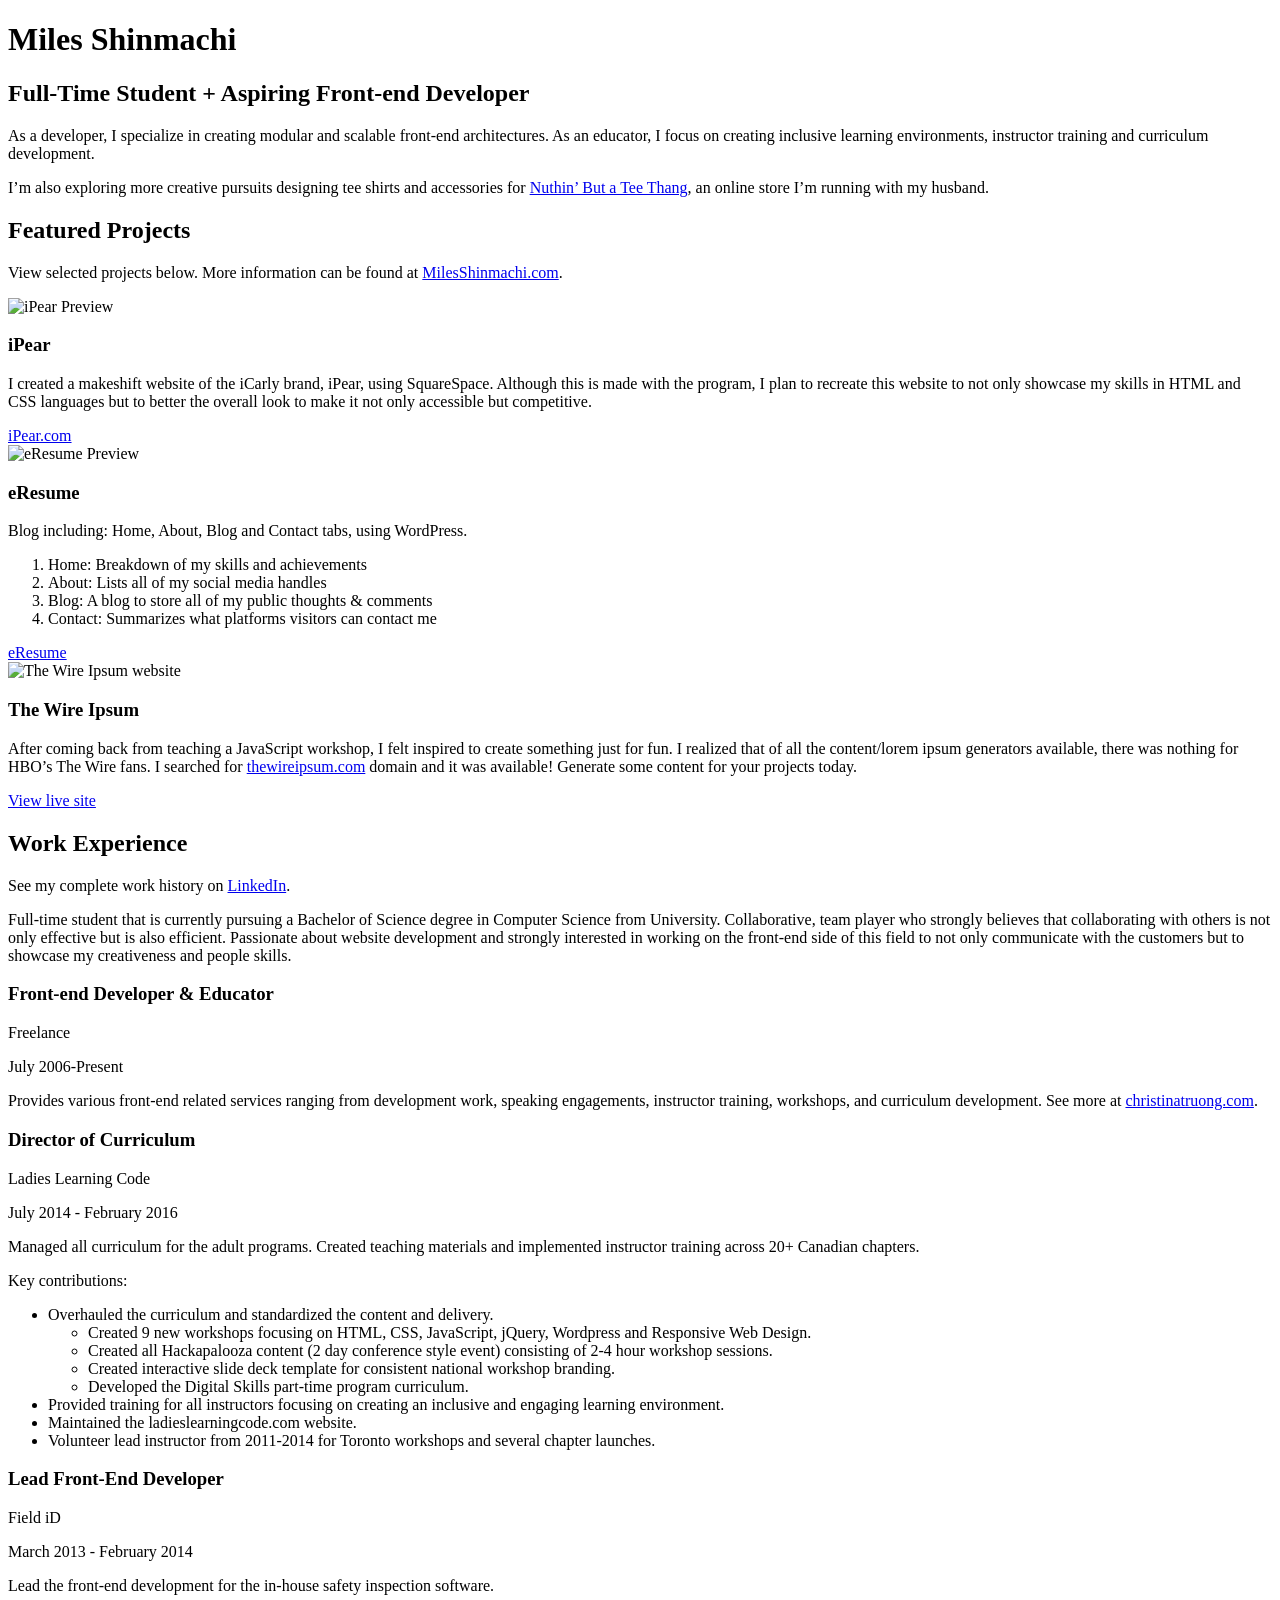
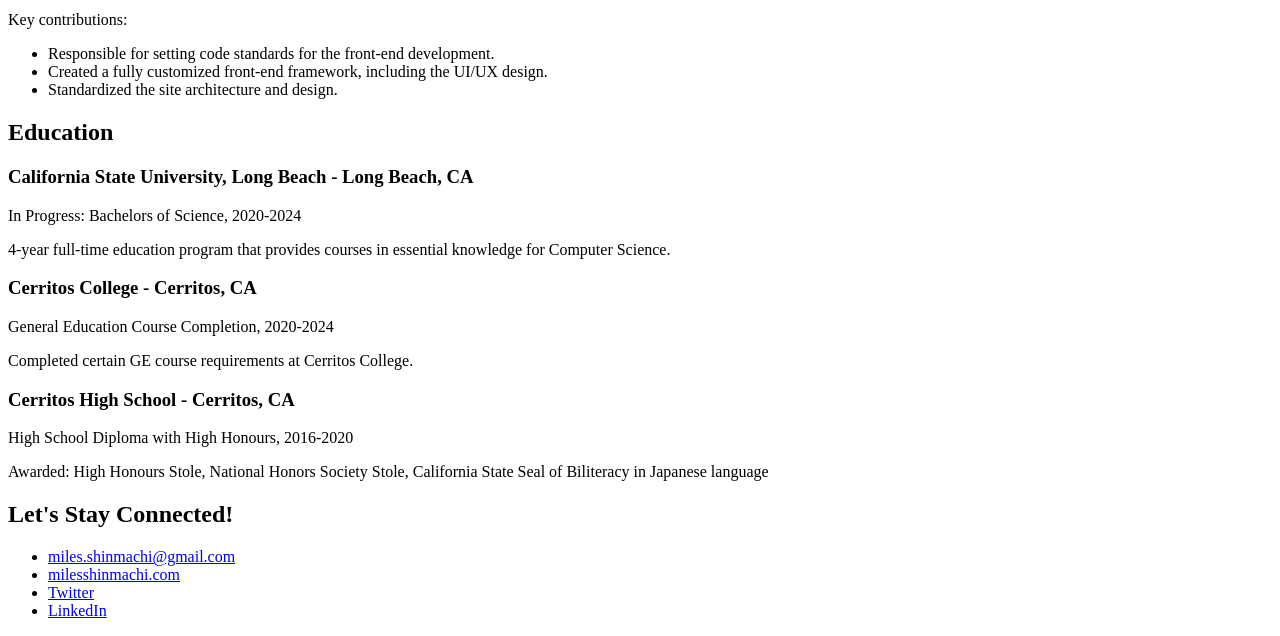
==== index.html @ c7859edf "Add files via upload" ====
<!DOCTYPE html>
<html lang="en">
  <head>
    <meta charset="UTF-8">
    <meta name="viewport" content="width=device-width, initial-scale=1.0">
    <title>Miles Shinmachi, Full-Time Student + Aspiring Front-end Developer</title>
    <link href="https://fonts.googleapis.com/css?family=Caveat|Montserrat:400,600&display=swap" rel="stylesheet">
    <link rel="stylesheet" href="css/styles.css">
  </head>
  <body>
    <main>
      <!-- ***************  ABOUT / PROFILE  **************** -->
      <header>
        <div class="content-wrap">
          <h1>Miles Shinmachi</h1>
          <h2>Full-Time Student + Aspiring Front-end Developer</h2>

          <p>As a developer, I specialize in creating modular and scalable front-end architectures. As an educator, I focus on creating inclusive learning environments, instructor training and curriculum development.</p>
          <p>I’m also exploring more creative pursuits designing tee shirts and accessories for <a href="http://teethang.com" target="_blank">Nuthin’ But a Tee Thang</a>, an online store I’m running with my husband.</p>
        </div>
      </header>

      <!-- ************ PROJECTS / PORTFOLIO  ************** -->
      <section class="projects">
        <div class="content-wrap divider">
          <h2>Featured Projects</h2>
          <p>View selected projects below. More information can be found at <a href="http://milesshinmachicom.wordpress.com">MilesShinmachi.com</a>.</p>

          <!-- Project 1 -->
          <section class="project-item">
            <img src="images/project-butabuta.jpg" alt="iPear Preview">
            <h3>iPear</h3>
            <p>I created a makeshift website of the iCarly brand, iPear, using SquareSpace. Although this is made with the program, I plan to recreate this website to not only showcase my skills in HTML and CSS languages but to better the overall look to make it not only accessible but competitive.</p>
            <a class="btn" href="https://www.buta-buta.com/" target="_blank">iPear.com</a>
          </section>

          <!-- Project 2 -->
          <section class="project-item">
            <img src="images/project-eresume.jpg" alt="eResume Preview">
            <h3>eResume</h3>
            <p>Blog including: Home, About, Blog and Contact tabs, using WordPress.</p>
              <ol>
                <li>Home: Breakdown of my skills and achievements</li>
                <li>About: Lists all of my social media handles</li>
                <li>Blog: A blog to store all of my public thoughts & comments</li>
                <li>Contact: Summarizes what platforms visitors can contact me</li>
              </ol>
            <a class="btn" href="http://milesshinmachicom.wordpress.com" target="_blank">eResume</a>
          </section>

          <!-- Project 3 -->
          <section class="project-item">
            <img src="images/project-wire-ipsum.jpg" alt="The Wire Ipsum website">
            <h3>The Wire Ipsum</h3>
            <p>After coming back from teaching a JavaScript workshop, I felt inspired to create something just for fun. I realized that of all the content/lorem ipsum generators available, there was nothing for HBO’s The Wire fans. I searched for <a href="http://thewireipsum.com" target="_blank">thewireipsum.com</a> domain and it was available! Generate some content for your projects today.</p>
            <a class="btn" href="http://thewireipsum.com" target="_blank">View live site</a>
          </section>
        </div>
      </section>

      <!-- ****************  WORK EXPERIENCE  ******************** -->
      <section class="work-experience">
        <div class="content-wrap item-details divider">
          <h2>Work Experience</h2>
          <p>See my complete work history on <a href="https://www.linkedin.com/in/miles-shinmachi/">LinkedIn</a>.</p>

          <p>Full-time student that is currently pursuing a Bachelor of Science degree in Computer Science from University. Collaborative, team player who strongly believes that collaborating with others is not only effective but is also efficient. Passionate about website development and strongly interested in working on the front-end side of this field to not only communicate with the customers but to showcase my creativeness and people skills.</p>

          <!-- Job 1 -->
          <section class="job-item">
            <div class="job-details">
              <h3>Front-end Developer & Educator</h3>
              <p>Freelance</p>
              <p>July 2006-Present</p>
            </div>
            <div class="job-summary">
              <p>Provides various front-end related services ranging from development work, speaking engagements, instructor training, workshops, and curriculum development. See more at  <a href="http://christinatruong.com">christinatruong.com</a>.</p>
            </div>
          </section>

          <!-- Job 2 -->
          <section class="job-item">
            <div class="job-details">
              <h3>Director of Curriculum</h3>
              <p>Ladies Learning Code</p>
              <p>July 2014 - February 2016</p>
            </div>
            <div class="job-summary">
              <p>Managed all curriculum for the adult programs. Created teaching materials and implemented instructor training across 20+ Canadian chapters.</p>
              <p>Key contributions:</p>
              <ul>
                <li>Overhauled the curriculum and standardized the content and delivery.
                  <ul>
                    <li>Created 9 new workshops focusing on HTML, CSS, JavaScript, jQuery, Wordpress and Responsive Web Design.</li>
                    <li>Created all Hackapalooza content (2 day conference style event) consisting of 2-4 hour workshop sessions.</li>
                    <li>Created interactive slide deck template for consistent national workshop branding.</li>
                    <li>Developed the Digital Skills part-time program curriculum.</li>
                  </ul>
                </li>
                <li>Provided training for all instructors focusing on creating an inclusive and engaging learning environment.</li>
                <li>Maintained the ladieslearningcode.com website.</li>
                <li>Volunteer lead instructor from 2011-2014 for Toronto workshops and several chapter launches.</li>
              </ul>
            </div>
          </section>

          <!-- Job 3 -->
          <section class="job-item">
            <div class="job-details">
              <h3>Lead Front-End Developer</h3>
              <p>Field iD</p>
              <p>March 2013 - February 2014</p>
            </div>
            <div class="job-summary">
              <p>Lead the front-end development for the in-house safety inspection software.</p>
              <p>Key contributions:</p>
              <ul>
                <li>Responsible for setting code standards for the front-end development.</li>
                <li>Created a fully customized front-end framework, including the UI/UX design.</li>
                <li>Standardized the site architecture and design.</li>
              </ul>
            </div>
          </section>
        </div>
      </section>

      <!-- *************  EDUCATION & CERTIFICATIONS *********** -->
      <section class="education">
        <div class="content-wrap item-details">
          <h2>Education</h2>

          <section>
            <h3>California State University, Long Beach - Long Beach, CA</h3>
            <p>In Progress: Bachelors of Science, 2020-2024</p>
            <p>4-year full-time education program that provides courses in essential knowledge for Computer Science.</p>
          </section>

          <section>
            <h3>Cerritos College - Cerritos, CA</h3>
            <p>General Education Course Completion, 2020-2024</p>
            <p>Completed certain GE course requirements at Cerritos College.</p>
          </section>

          <section>
            <h3>Cerritos High School - Cerritos, CA</h3>
            <p>High School Diploma with High Honours, 2016-2020</p>
            <p>Awarded: High Honours Stole, National Honors Society Stole, California State Seal of Biliteracy in Japanese language</p>
          </section>
        </div>
      </section>

      <!-- ************  CONTACT INFO / SOCIAL MEDIA  ************ -->
      <footer>
        <div class="content-wrap">
          <h2>Let's Stay Connected!</h2>

          <!-- Social media and contact links. Add or remove any networks. -->
          <ul class="contact-list">
            <li><a href="mailto:miles.shinmachi@gmail.com">miles.shinmachi@gmail.com</a></li>
            <li><a href="http://milesshinmachicom.wordpress.com" target="_blank">milesshinmachi.com</a></li>
            <li><a href="http://twitter.com/miles_akio" target="_blank">Twitter</a></li>
            <li><a href="https://www.linkedin.com/in/miles-shinmachi/" target="_blank">LinkedIn</a></li>
          </ul>
        </div>
      </footer>
    </main>
  </body>
</html>
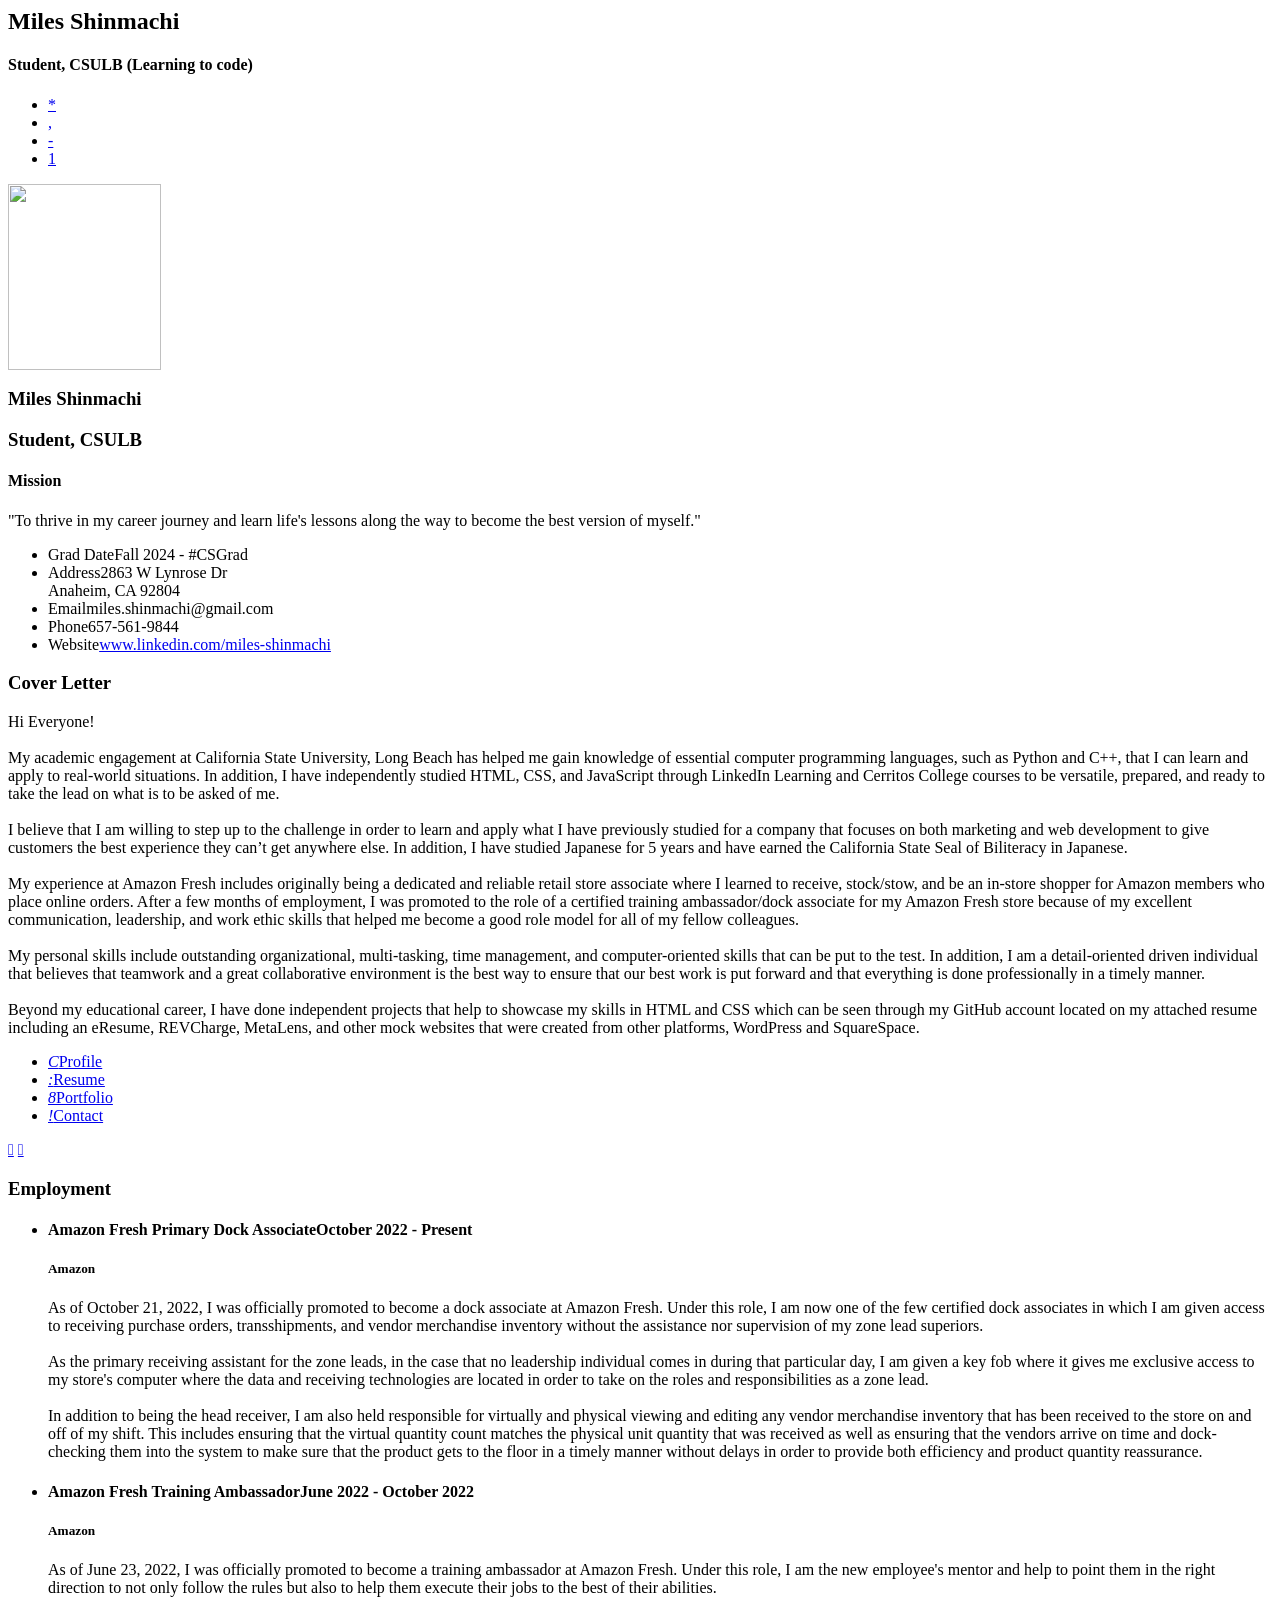
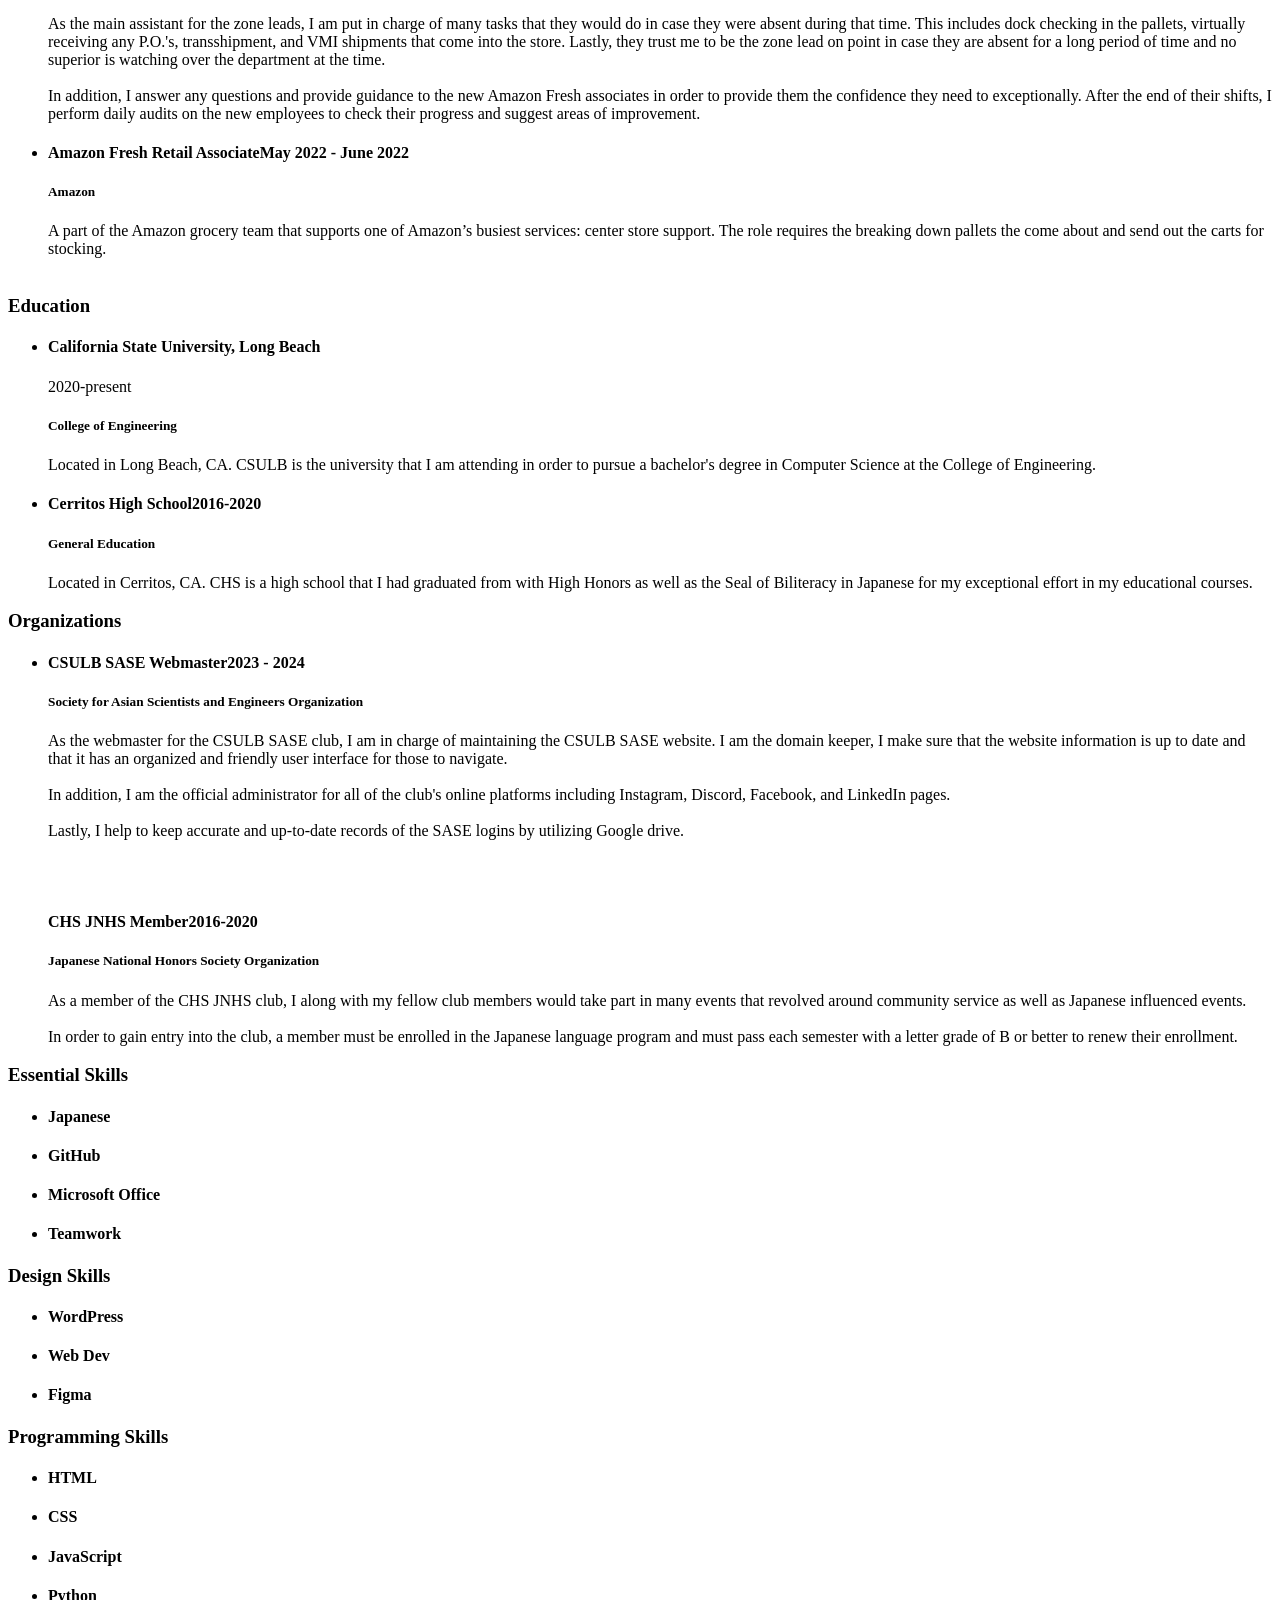
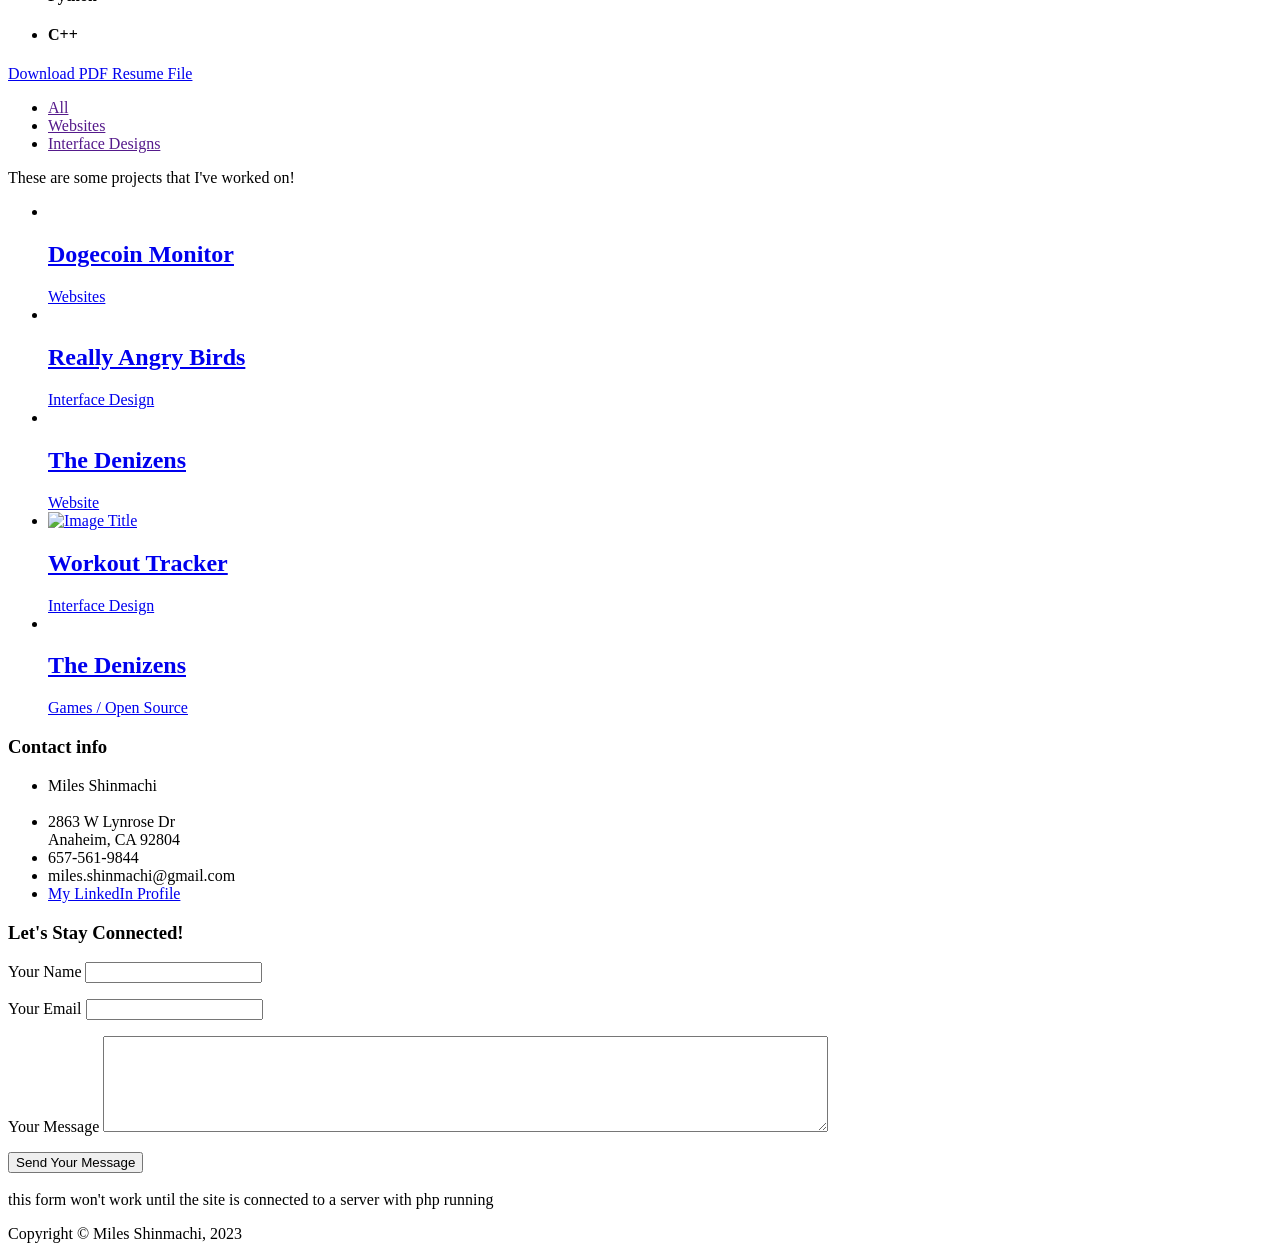
==== commit 4e5bc03b: "Add files via upload" ====
--- a/index.html
+++ b/index.html
@@ -1,168 +1,414 @@
-<!DOCTYPE html>
-<html lang="en">
-  <head>
-    <meta charset="UTF-8">
-    <meta name="viewport" content="width=device-width, initial-scale=1.0">
-    <title>Miles Shinmachi, Full-Time Student + Aspiring Front-end Developer</title>
-    <link href="https://fonts.googleapis.com/css?family=Caveat|Montserrat:400,600&display=swap" rel="stylesheet">
-    <link rel="stylesheet" href="css/styles.css">
-  </head>
-  <body>
-    <main>
-      <!-- ***************  ABOUT / PROFILE  **************** -->
-      <header>
-        <div class="content-wrap">
-          <h1>Miles Shinmachi</h1>
-          <h2>Full-Time Student + Aspiring Front-end Developer</h2>
-
-          <p>As a developer, I specialize in creating modular and scalable front-end architectures. As an educator, I focus on creating inclusive learning environments, instructor training and curriculum development.</p>
-          <p>I’m also exploring more creative pursuits designing tee shirts and accessories for <a href="http://teethang.com" target="_blank">Nuthin’ But a Tee Thang</a>, an online store I’m running with my husband.</p>
-        </div>
-      </header>
-
-      <!-- ************ PROJECTS / PORTFOLIO  ************** -->
-      <section class="projects">
-        <div class="content-wrap divider">
-          <h2>Featured Projects</h2>
-          <p>View selected projects below. More information can be found at <a href="http://milesshinmachicom.wordpress.com">MilesShinmachi.com</a>.</p>
-
-          <!-- Project 1 -->
-          <section class="project-item">
-            <img src="images/project-butabuta.jpg" alt="iPear Preview">
-            <h3>iPear</h3>
-            <p>I created a makeshift website of the iCarly brand, iPear, using SquareSpace. Although this is made with the program, I plan to recreate this website to not only showcase my skills in HTML and CSS languages but to better the overall look to make it not only accessible but competitive.</p>
-            <a class="btn" href="https://www.buta-buta.com/" target="_blank">iPear.com</a>
-          </section>
-
-          <!-- Project 2 -->
-          <section class="project-item">
-            <img src="images/project-eresume.jpg" alt="eResume Preview">
-            <h3>eResume</h3>
-            <p>Blog including: Home, About, Blog and Contact tabs, using WordPress.</p>
-              <ol>
-                <li>Home: Breakdown of my skills and achievements</li>
-                <li>About: Lists all of my social media handles</li>
-                <li>Blog: A blog to store all of my public thoughts & comments</li>
-                <li>Contact: Summarizes what platforms visitors can contact me</li>
-              </ol>
-            <a class="btn" href="http://milesshinmachicom.wordpress.com" target="_blank">eResume</a>
-          </section>
-
-          <!-- Project 3 -->
-          <section class="project-item">
-            <img src="images/project-wire-ipsum.jpg" alt="The Wire Ipsum website">
-            <h3>The Wire Ipsum</h3>
-            <p>After coming back from teaching a JavaScript workshop, I felt inspired to create something just for fun. I realized that of all the content/lorem ipsum generators available, there was nothing for HBO’s The Wire fans. I searched for <a href="http://thewireipsum.com" target="_blank">thewireipsum.com</a> domain and it was available! Generate some content for your projects today.</p>
-            <a class="btn" href="http://thewireipsum.com" target="_blank">View live site</a>
-          </section>
-        </div>
-      </section>
-
-      <!-- ****************  WORK EXPERIENCE  ******************** -->
-      <section class="work-experience">
-        <div class="content-wrap item-details divider">
-          <h2>Work Experience</h2>
-          <p>See my complete work history on <a href="https://www.linkedin.com/in/miles-shinmachi/">LinkedIn</a>.</p>
-
-          <p>Full-time student that is currently pursuing a Bachelor of Science degree in Computer Science from University. Collaborative, team player who strongly believes that collaborating with others is not only effective but is also efficient. Passionate about website development and strongly interested in working on the front-end side of this field to not only communicate with the customers but to showcase my creativeness and people skills.</p>
-
-          <!-- Job 1 -->
-          <section class="job-item">
-            <div class="job-details">
-              <h3>Front-end Developer & Educator</h3>
-              <p>Freelance</p>
-              <p>July 2006-Present</p>
-            </div>
-            <div class="job-summary">
-              <p>Provides various front-end related services ranging from development work, speaking engagements, instructor training, workshops, and curriculum development. See more at  <a href="http://christinatruong.com">christinatruong.com</a>.</p>
-            </div>
-          </section>
-
-          <!-- Job 2 -->
-          <section class="job-item">
-            <div class="job-details">
-              <h3>Director of Curriculum</h3>
-              <p>Ladies Learning Code</p>
-              <p>July 2014 - February 2016</p>
-            </div>
-            <div class="job-summary">
-              <p>Managed all curriculum for the adult programs. Created teaching materials and implemented instructor training across 20+ Canadian chapters.</p>
-              <p>Key contributions:</p>
-              <ul>
-                <li>Overhauled the curriculum and standardized the content and delivery.
-                  <ul>
-                    <li>Created 9 new workshops focusing on HTML, CSS, JavaScript, jQuery, Wordpress and Responsive Web Design.</li>
-                    <li>Created all Hackapalooza content (2 day conference style event) consisting of 2-4 hour workshop sessions.</li>
-                    <li>Created interactive slide deck template for consistent national workshop branding.</li>
-                    <li>Developed the Digital Skills part-time program curriculum.</li>
-                  </ul>
-                </li>
-                <li>Provided training for all instructors focusing on creating an inclusive and engaging learning environment.</li>
-                <li>Maintained the ladieslearningcode.com website.</li>
-                <li>Volunteer lead instructor from 2011-2014 for Toronto workshops and several chapter launches.</li>
-              </ul>
-            </div>
-          </section>
-
-          <!-- Job 3 -->
-          <section class="job-item">
-            <div class="job-details">
-              <h3>Lead Front-End Developer</h3>
-              <p>Field iD</p>
-              <p>March 2013 - February 2014</p>
-            </div>
-            <div class="job-summary">
-              <p>Lead the front-end development for the in-house safety inspection software.</p>
-              <p>Key contributions:</p>
-              <ul>
-                <li>Responsible for setting code standards for the front-end development.</li>
-                <li>Created a fully customized front-end framework, including the UI/UX design.</li>
-                <li>Standardized the site architecture and design.</li>
-              </ul>
-            </div>
-          </section>
-        </div>
-      </section>
-
-      <!-- *************  EDUCATION & CERTIFICATIONS *********** -->
-      <section class="education">
-        <div class="content-wrap item-details">
-          <h2>Education</h2>
-
-          <section>
-            <h3>California State University, Long Beach - Long Beach, CA</h3>
-            <p>In Progress: Bachelors of Science, 2020-2024</p>
-            <p>4-year full-time education program that provides courses in essential knowledge for Computer Science.</p>
-          </section>
-
-          <section>
-            <h3>Cerritos College - Cerritos, CA</h3>
-            <p>General Education Course Completion, 2020-2024</p>
-            <p>Completed certain GE course requirements at Cerritos College.</p>
-          </section>
-
-          <section>
-            <h3>Cerritos High School - Cerritos, CA</h3>
-            <p>High School Diploma with High Honours, 2016-2020</p>
-            <p>Awarded: High Honours Stole, National Honors Society Stole, California State Seal of Biliteracy in Japanese language</p>
-          </section>
-        </div>
-      </section>
-
-      <!-- ************  CONTACT INFO / SOCIAL MEDIA  ************ -->
-      <footer>
-        <div class="content-wrap">
-          <h2>Let's Stay Connected!</h2>
-
-          <!-- Social media and contact links. Add or remove any networks. -->
-          <ul class="contact-list">
-            <li><a href="mailto:miles.shinmachi@gmail.com">miles.shinmachi@gmail.com</a></li>
-            <li><a href="http://milesshinmachicom.wordpress.com" target="_blank">milesshinmachi.com</a></li>
-            <li><a href="http://twitter.com/miles_akio" target="_blank">Twitter</a></li>
-            <li><a href="https://www.linkedin.com/in/miles-shinmachi/" target="_blank">LinkedIn</a></li>
-          </ul>
-        </div>
-      </footer>
-    </main>
-  </body>
-</html>+<html dir="ltr" lang="en-US" xmlns="http://www.w3.org/1999/xhtml">
+
+<!--Nothing is displayed here-->
+<head>
+    
+    <title>Miles Shinmachi's Resume Website</title>
+    <meta http-equiv="content-type" content="text/html; charset=utf-8"/>
+    <meta http-equiv="X-UA-Compatible" content="IE=edge,chrome=1">
+    <meta name="viewport" content="width=device-width, initial-scale=1, maximum-scale=1">
+    <link rel="stylesheet" type="text/css" href="css/reset.css"/> 
+    <link rel="stylesheet" type="text/css" href="css/style.css"/>
+    <link rel="stylesheet" type="text/css" href="css/prettyPhoto.css"/>
+	<link rel="stylesheet" type="text/css" href="http://fonts.googleapis.com/css?family=Open+Sans:400,600,300,800,700,400italic|PT+Serif:400,400italic"/>
+    <!--[if IEMobile]> 
+    <link rel="stylesheet" type="text/css" href="css/iemobile.css"/>
+    <![endif]--> 
+    
+    <script type="text/javascript" src="js/jquery.min.js"></script>
+    <script type="text/javascript" src="js/jquery.easytabs.min.js"></script>
+    <script type="text/javascript" src="js/respond.min.js"></script>
+    <script type="text/javascript" src="js/jquery.prettyPhoto.js"></script>
+    <script type="text/javascript" src="js/jquery.isotope.min.js"></script>
+    <script type="text/javascript" src="http://maps.google.com/maps/api/js?sensor=false"></script>
+    <script type="text/javascript" src="js/jquery-ui-map.js"></script>
+    <script type="text/javascript" src="js/jquery.carousel.js"></script>
+    <script type="text/javascript" src="js/plugins.js"></script>
+    <script type="text/javascript" src="js/custom.js"></script>
+
+    <!--[if lt IE 9]>
+        <script src="http://html5shiv.googlecode.com/svn/trunk/html5.js"></script>
+    <![endif]-->
+    
+</head>
+    <body>
+        <!-- Container -->
+        <section id="container">
+        
+            <!-- Header -->
+			<header>   
+
+                <!-- Logo -->
+                <div id="logo">
+                    <h2>Miles Shinmachi</h2>
+                    <h4>Student, CSULB (Learning to code)</h4>
+                </div>
+                <!-- /Logo -->
+
+                <!-- Social Icons -->
+                <ul class="socialicons">
+                	<li><a href="https://www.facebook.com/profile.php?id=100013874409240" class="transition">&#x2a;</a></li>
+                    <li><a href="https://www.instagram.com/miles_alee" class="transition">&#x2c;</a></li>
+                    <li><a href="https://www.venmo.com/" class="transition">&#x2d;</a></li>
+                    <li><a href="https://www.linkedin.com/miles-shinmachi" class="transition">&#x31;</a></li>
+                </ul>
+                <!-- /Social Icons -->
+            </header>
+            <!-- /Header -->
+            
+            <!-- Content -->
+            <section id="content" >
+            
+                <!-- Profile -->
+                <div id="profile"> 
+                 	<!-- About section -->
+                	<div class="about">
+                    	<div class="photo-inner">
+                            <img src="images/photo.jpg" height="186" width="153" /></li>
+                        </div>
+                        <h1>Miles Shinmachi</h1>
+                        <h3>Student, CSULB</h3>
+                        <h4>Mission</h4>
+                        <p>"To thrive in my career journey and learn life's lessons along the way to become the best version of myself."</p>
+                    </div>
+                    <!-- /About section -->
+                     
+                    <!-- Personal info section -->
+                	<ul class="personal-info">
+                        <li><label>Grad Date</label><span>Fall 2024 - #CSGrad</span></li>
+                        <li><label>Address</label><span>2863 W Lynrose Dr<br />Anaheim, CA 92804</span></li>
+                        <li><label>Email</label><span class="word-wrap">miles.shinmachi@gmail.com</span></li>
+                        <li><label>Phone</label><span>657-561-9844</span></li>
+                        <li><label>Website</label><span class="word-wrap"><a href="https://www.linkedin.com/in/miles-shinmachi/">www.linkedin.com/miles-shinmachi</a></span></li>
+                    </ul>
+                    <!-- /Personal info section -->
+
+                     <!-- Cover letter -->
+                    <div id="blurb">
+                        <div class="cover-letter">
+                            <h3>Cover Letter</h3>
+                            Hi Everyone! <br><br> My academic engagement at California State University, Long Beach has helped me gain knowledge of essential computer programming languages, such as Python and C++, that I can learn and apply to real-world situations. In addition, I have independently studied HTML, CSS, and JavaScript through LinkedIn Learning and Cerritos College courses to be versatile, prepared, and ready to take the lead on what is to be asked of me. <br><br> I believe that I am willing to step up to the challenge in order to learn and apply what I have previously studied for a company that focuses on both marketing and web development to give customers the best experience they can’t get anywhere else. In addition, I have studied Japanese for 5 years and have earned the California State Seal of Biliteracy in Japanese. 
+                            <br><br>
+                            My experience at Amazon Fresh includes originally being a dedicated and reliable retail store associate where I learned to receive, stock/stow, and be an in-store shopper for Amazon members who place online orders. After a few months of employment, I was promoted to the role of a certified training ambassador/dock associate for my Amazon Fresh store because of my excellent communication, leadership, and work ethic skills that helped me become a good role model for all of my fellow colleagues. 
+                            <br><br>
+                            My personal skills include outstanding organizational, multi-tasking, time management, and computer-oriented skills that can be put to the test. In addition, I am a detail-oriented driven individual that believes that teamwork and a great collaborative environment is the best way to ensure that our best work is put forward and that everything is done professionally in a timely manner. 
+                            <br><br>
+                            Beyond my educational career, I have done independent projects that help to showcase my skills in HTML and CSS which can be seen through my GitHub account located on my attached resume including an eResume, REVCharge, MetaLens, and other mock websites that were created from other platforms, WordPress and SquareSpace.                         </div>
+                    </div>
+                    <!-- /Cover letter -->
+                
+                </div>        
+                <!-- /Profile --> 
+
+
+
+                <!-- Menu -->
+                <nav class="menu">
+                	<ul class="tabs">
+                        <li class="tmenu"><a href="#profile" class="tab-profile"><i>&#x43;</i>Profile</a></li>
+                        <li class="tmenu"><a href="#resume"><i>&#x3a;</i>Resume</a></li>
+                        <li class="tmenu"><a href="#portfolio"><i>&#x38;</i>Portfolio</a></li>
+                        <li class="tmenu"><a href="#contact"><i>&#x21;</i>Contact</a></li>
+                    </ul>
+                    <a class="prev" id="menu-prev" href="#">&#xe073;</a>
+                    <a class="next" id="menu-next" href="#">&#xe076;</a>
+                </nav>
+                <!-- /Menu --> 
+                
+                <!-- Resume -->
+                <section id="resume">
+                	 <div class="timeline-section">
+                        <!-- Timeline for Employment  -->   
+                        <h3 class="main-heading">Employment</h3>   
+                        <ul class="timeline">
+                            <li>
+                                                   
+                                <div class="timelineUnit">
+                                    <h4>Amazon Fresh Primary Dock Associate<span class="timelineDate">October 2022 - Present</span></h4>
+                                    <h5>Amazon</h5>
+                                    <p>As of October 21, 2022, I was officially promoted to become a dock associate at Amazon Fresh. Under
+                                        this role, I am now one of the few certified dock associates in which I am given access to receiving
+                                        purchase orders, transshipments, and vendor merchandise inventory without the assistance nor
+                                        supervision of my zone lead superiors.
+                                        <br><br>
+                                        As the primary receiving assistant for the zone leads, in the case that no leadership individual comes
+                                        in during that particular day, I am given a key fob where it gives me exclusive access to my store's
+                                        computer where the data and receiving technologies are located in order to take on the roles and
+                                        responsibilities as a zone lead.
+                                        <br><br>
+                                        In addition to being the head receiver, I am also held responsible for virtually and physical viewing
+                                        and editing any vendor merchandise inventory that has been received to the store on and off of my
+                                        shift. This includes ensuring that the virtual quantity count matches the physical unit quantity that was
+                                        received as well as ensuring that the vendors arrive on time and dock-checking them into the system to
+                                        make sure that the product gets to the floor in a timely manner without delays in order to provide both
+                                        efficiency and product quantity reassurance.</p>
+                                </div>
+                            </li>
+                            <li>
+                         
+                                <div class="timelineUnit">
+                                    <h4>Amazon Fresh Training Ambassador<span class="timelineDate">June 2022 - October 2022</span></h4>
+                                    <h5>Amazon</h5>
+                                    <p>As of June 23, 2022, I was officially promoted to become a training ambassador at Amazon Fresh.
+                                        Under this role, I am the new employee's mentor and help to point them in the right direction to not only
+                                        follow the rules but also to help them execute their jobs to the best of their abilities.
+                                        <br><br>
+                                        As the main assistant for the zone leads, I am put in charge of many tasks that they would do in case
+                                        they were absent during that time. This includes dock checking in the pallets, virtually receiving any
+                                        P.O.'s, transshipment, and VMI shipments that come into the store. Lastly, they trust me to be the zone
+                                        lead on point in case they are absent for a long period of time and no superior is watching over the
+                                        department at the time.
+                                        <br><br>
+                                        In addition, I answer any questions and provide guidance to the new Amazon Fresh associates in order
+                                        to provide them the confidence they need to exceptionally. After the end of their shifts, I perform daily
+                                        audits on the new employees to check their progress and suggest areas of improvement.
+                                    </p>
+                                </div>
+                            </li>
+                            <li>
+                     
+                                <div class="timelineUnit">
+                                    <h4>Amazon Fresh Retail Associate<span class="timelineDate">May 2022 - June 2022</span></h4>
+                                    <h5>Amazon </h5>
+                                    <p>A part of the Amazon grocery team that supports one of Amazon’s busiest services: center store support. 
+                                        The role requires the breaking down pallets the come about and send out the carts for stocking.
+                                        <br><br>
+                                    </p>
+                                </div>
+                            </li>
+                            <div class="clear"></div>
+                        </ul> 
+                        <!-- /Timeline for Employment  -->
+
+                        <!-- Timeline for Education  -->   
+                        <h3 class="main-heading">Education</h3>   
+                         <ul class="timeline">
+                            <li>            
+                                <div class="timelineUnit">
+                                    <h4>California State University, Long Beach</h4><span class="timelineDate">2020-present</span></h4>
+                                    <h5>College of Engineering</h5>
+                                    <p>Located in Long Beach, CA. CSULB is the university that I am attending in order to pursue a bachelor's degree in Computer Science at the College of Engineering. </p>
+                                </div>
+                            </li>
+                            <li>             
+                                <div class="timelineUnit">
+                                    <h4>Cerritos High School<span class="timelineDate">2016-2020</span></h4>
+                                    <h5>General Education</h5>
+                                    <p>Located in Cerritos, CA. CHS is a high school that I had graduated from with High Honors as well as the Seal of Biliteracy in Japanese for my exceptional effort in my educational courses. </p>
+                                </div>
+                            </li>
+                            <div class="clear"></div>
+                        </ul> 
+                        <!-- /Timeline for Education  -->    
+
+                        <!-- Timeline for Organizations  -->   
+                        <h3 class="main-heading">Organizations</h3>   
+                         <ul class="timeline">
+                            <li>            
+                                <div class="timelineUnit">
+                                    <h4>CSULB SASE Webmaster<span class="timelineDate">2023 - 2024</span></h4>
+                                    <h5>Society for Asian Scientists and Engineers Organization</h5>
+                                    <p>As the webmaster for the CSULB SASE club, I am in charge of maintaining the CSULB SASE website. I am the domain keeper, I make sure that the website information is up to date and that it has an organized and friendly user interface for those to navigate.
+                                        <br><br>
+                                        In addition, I am the official administrator for all of the club's online platforms including Instagram, Discord, Facebook, and LinkedIn pages. 
+                                        <br><br>
+                                        Lastly, I help to keep accurate and up-to-date records of the SASE logins by utilizing Google drive. </p>
+
+                                        <br><br>
+
+                                    <h4>CHS JNHS Member<span class="timelineDate">2016-2020</span></h4>
+                                    <h5>Japanese National Honors Society Organization</h5>
+                                    <p>As a member of the CHS JNHS club, I along with my fellow club members would take part in many events that revolved around community service as well as Japanese influenced events.
+                                        <br><br>
+                                        In order to gain entry into the club, a member must be enrolled in the Japanese language program and must pass each semester with a letter grade of B or better to renew their enrollment.
+                                    </p>
+                                </div>
+                            </li>
+                            <div class="clear"></div>
+                        </ul> 
+                        <!-- /Timeline for Organizations  -->            
+                    </div>
+                    <div class="skills-section">
+                        <!-- Skills -->
+                        <h3 class="main-heading">Essential Skills</h3> 
+                        <ul class="skills">
+                            <li>
+                                <h4>Japanese</h4>
+                                <div class="rating" data-rat="5"></div>
+
+                            </li>
+                            <li>
+                                <h4>GitHub</h4>
+                                <div class="rating" data-rat="5"></div>
+                            </li>
+                            <li>
+                                <h4>Microsoft Office</h4>
+                                <div class="rating" data-rat="7"></div>
+                            </li> 
+                            <li>
+                                <h4>Teamwork</h4>
+                                <div class="rating" data-rat="7"></div>
+                            </li>
+                        </ul>
+                   
+                        <h3 class="main-heading">Design Skills</h3> 
+                        <ul class="skills">
+                            <li>
+                                <h4>WordPress</h4>
+                                <div class="rating" data-rat="5"></div>
+                            </li>
+                            <li>
+                                <h4>Web Dev</h4>
+                                <div class="rating" data-rat="5"></div>
+                            </li>
+                            <li>
+                                <h4>Figma</h4>
+                                <div class="rating" data-rat="5"></div>
+                            </li>
+                        </ul>
+
+                        <h3 class="main-heading">Programming Skills</h3> 
+                        <ul class="skills">
+                            <li>
+                                <h4>HTML</h4>
+                                <div class="rating" data-rat="6"></div>
+                            </li>
+                            <li>
+                                <h4>CSS</h4>
+                                <div class="rating" data-rat="5"></div>
+                            </li>
+                            <li>
+                                <h4>JavaScript</h4>
+                                <div class="rating" data-rat="5"></div>
+                            </li>
+                            <li>
+                                <h4>Python</h4>
+                                <div class="rating" data-rat="5"></div>
+                            </li>
+                            <li>
+                                <h4>C++</h4>
+                                <div class="rating" data-rat="4"></div>
+                            </li>
+                        </ul>
+                     <!-- /Skills -->
+                     </div>
+                     <div class="clear"></div>
+                     <a href="Visual Studio Code Projects/eResume/resume/resume.pdf" class="button transition">Download PDF Resume File</a><br />
+                </section>
+                <!-- /Resume --> 
+                                        
+                <!-- Portfolio -->
+                <section id="portfolio">
+                     <ul class="cats-filter" id="portfolio-filter">
+
+                        <li><a href="" class="current transition" data-filter="*">All</a></li>
+
+                        <li><a href="" class="transition" data-filter=".website">Websites</a></li>
+
+                        <li><a href="" class="transition" data-filter=".interface">Interface Designs</a></li>
+
+                    </ul>
+                    <div class="extra-text">These are some projects that I've worked on!</div>
+                    <ul id="portfolio-list">
+                        <li class="webdev">
+                            <a href="https://youtu.be/dQw4w9WgXcQ" rel="portfolio" title="This is the description" class="folio">
+                                <img src="portfolio/3-thumb.jpg" alt="" >
+                                <h2 class="title">Dogecoin Monitor</h2>
+                                <span class="categorie">Websites</span> 
+                            </a>
+                    	</li>                        
+                        <li class="mixed">
+                            <a href="http://www.google.com" target="_new">
+                                <img src="portfolio/2-thumb.jpg" alt="" >                            
+                                <h2 class="title">Really Angry Birds</h2>
+                                <span class="categorie">Interface Design</span> 
+                            </a>
+                    	</li>
+                        <li class="opensource games">
+                            <a href="portfolio/4.jpg" rel="portfolio" class="folio">
+                                <img src="portfolio/4-thumb.jpg" alt="" >
+                                <h2 class="title">The Denizens</h2>
+                                <span class="categorie">Website</span> 
+                            </a>
+                    	</li>
+                        <li class="apps opensource">
+                            <a href="portfolio/1.jpg" rel="portfolio[1]" title="Lorem ipsum dolor sit amet, consectetur adipiscing Vivamus sit amet ligula non lectus.consectetur adipiscingVivamus sit amet" class="folio">
+                                <img src="portfolio/1-thumb.jpg" alt="Image Title">
+                                <h2 class="title">Workout Tracker</h2>
+                                <span class="categorie">Interface Design</span> 
+                            </a>
+                            <a href="portfolio/4.jpg" rel="portfolio[1]" title="This is the description" class="folio hidden"></a>
+                            <a href="portfolio/4.jpg" rel="portfolio[1]" title="This is the description" class="folio hidden"></a>
+                            <a href="portfolio/4.jpg" rel="portfolio[1]" title="This is the description" class="folio hidden"></a>
+                            <a href="portfolio/4.jpg" rel="portfolio[1]" title="This is the description" class="folio hidden"></a>
+                            <a href="portfolio/4.jpg" rel="portfolio[1]" title="This is the description" class="folio hidden"></a>
+                            <a href="portfolio/4.jpg" rel="portfolio[1]" title="This is the description" class="folio hidden"></a>
+                        </li>
+                        <li class="opensource games">
+                            <a href="portfolio/4.jpg" rel="portfolio" class="folio">
+                                <img src="portfolio/4-thumb.jpg" alt="" >
+                                <h2 class="title">The Denizens</h2>
+                                <span class="categorie">Games / Open Source</span> 
+                            </a>
+                        </li>
+                    </ul>
+                </section>
+                <!-- /Portfolio -->  
+                 
+                <!-- Contact -->
+                <section id="contact">
+
+                    <div id="map"></div>
+
+                	<!-- Contact Info -->
+                    <div class="contact-info">
+                        <h3 class="main-heading"><span>Contact info</span></h3>
+                    	<ul>
+                            <li>Miles Shinmachi<br /><br /></li>
+                            <li>2863 W Lynrose Dr<br />Anaheim, CA 92804</li>
+                            <li>657-561-9844</li>
+                            <li>miles.shinmachi@gmail.com</li>
+                            <li><a href="https://www.linkedin.com/in/miles-shinmachi/">My LinkedIn Profile</a></li>
+                        </ul>
+                    </div>
+                    <!-- /Contact Info -->
+                    
+                    <!-- Contact Form -->
+                    <div class="contact-form">
+                        <h3 class="main-heading"><span>Let's Stay Connected!</span></h3>
+                        <div id="contact-status"></div>
+                        <form action="" id="contactform">
+                            <p>
+                            	<label for="name">Your Name</label>
+                            	<input type="text" name="name" class="input" >
+                            </p>
+                            <p>
+                            	<label for="email">Your Email</label>
+                            	<input type="text" name="email" class="input">
+                            </p>
+                            <p>
+                            	<label for="message">Your Message</label>
+                                <textarea name="message" cols="88" rows="6" class="textarea" ></textarea>
+                            </p>
+                            <input type="submit" name="submit" value="Send Your Message" class="button transition"> <br>
+                            <br>this form won't work until the site is connected to a server with php running
+                        </form>
+                    </div>
+                    <!-- /Contact Form -->
+                </section>
+                <!-- /contact -->  
+
+            </section>
+            <!-- /Content -->
+            
+            <!-- Footer -->
+			<footer>
+            	<div class="copyright">Copyright © Miles Shinmachi, 2023</div>
+            </footer>
+            <!-- /Footer --> 
+            
+        </section>
+		<!-- /Container -->
+
+    </body>
+</html>
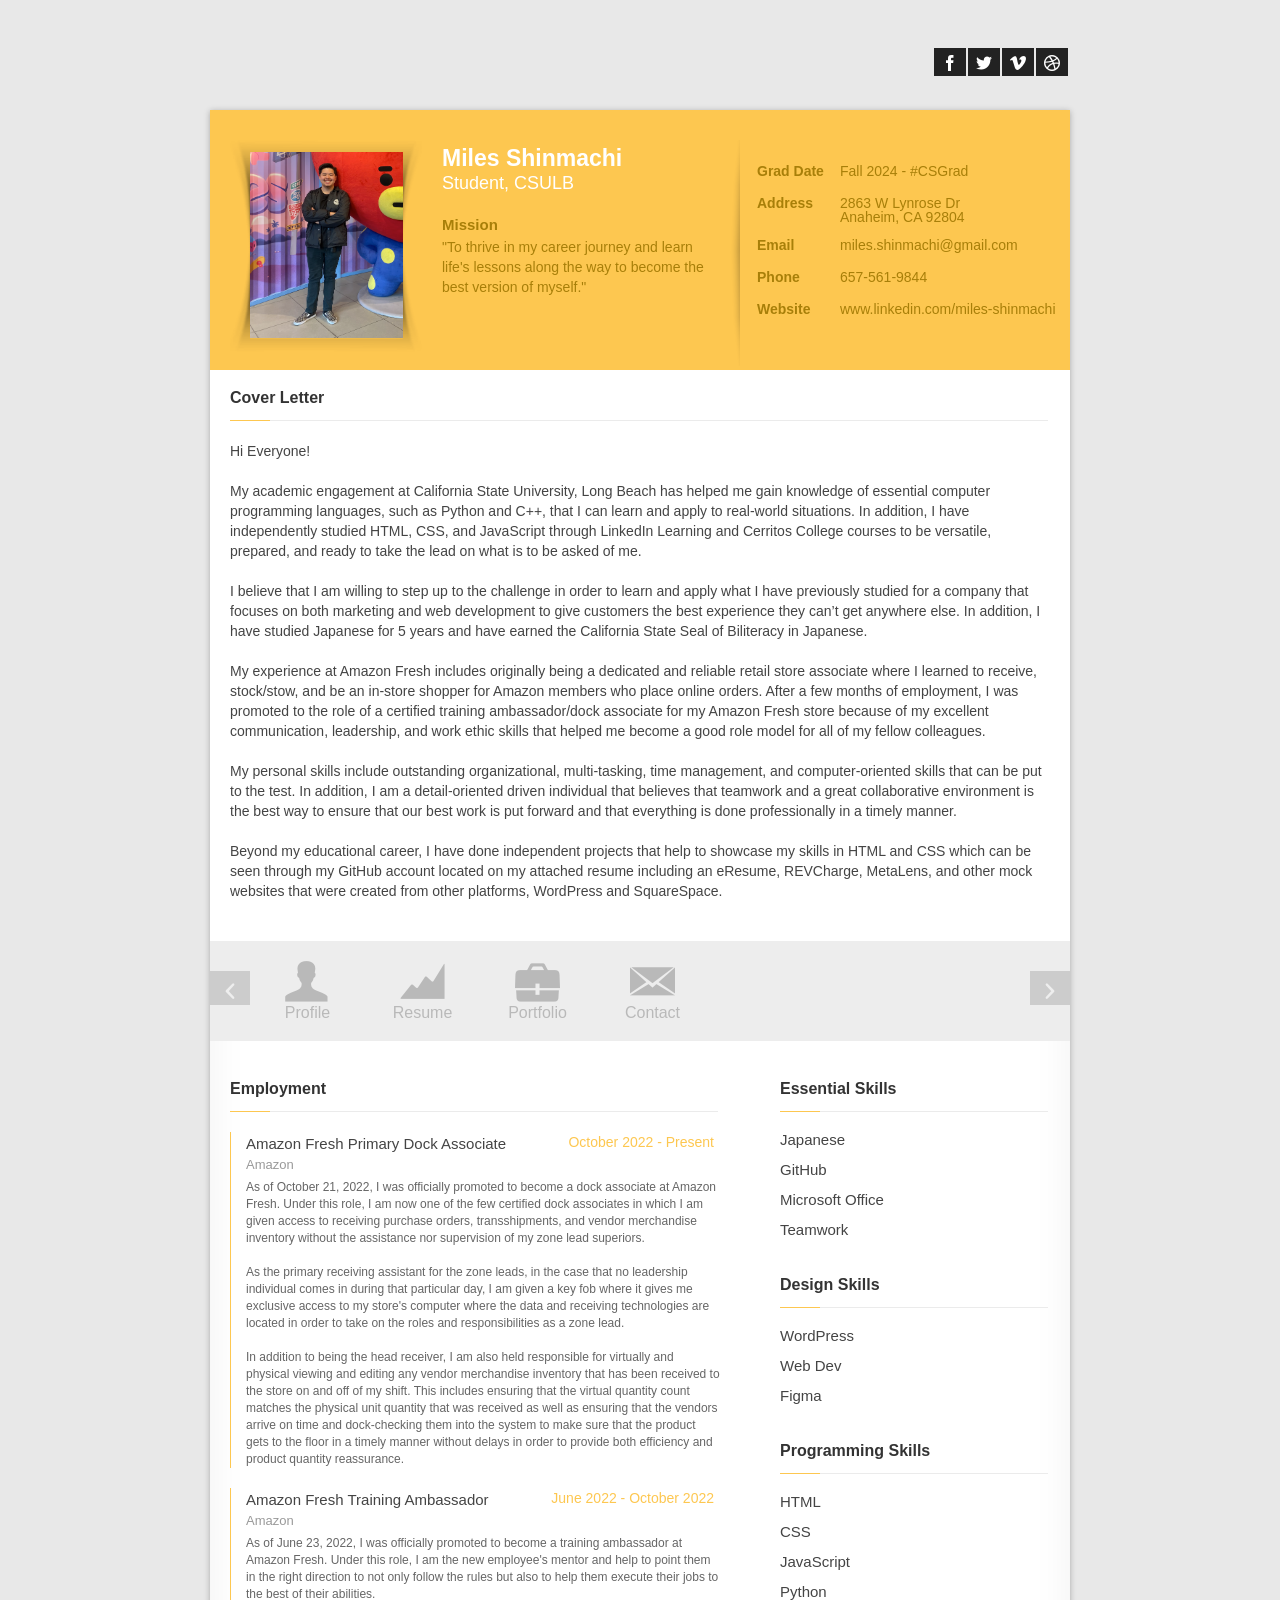
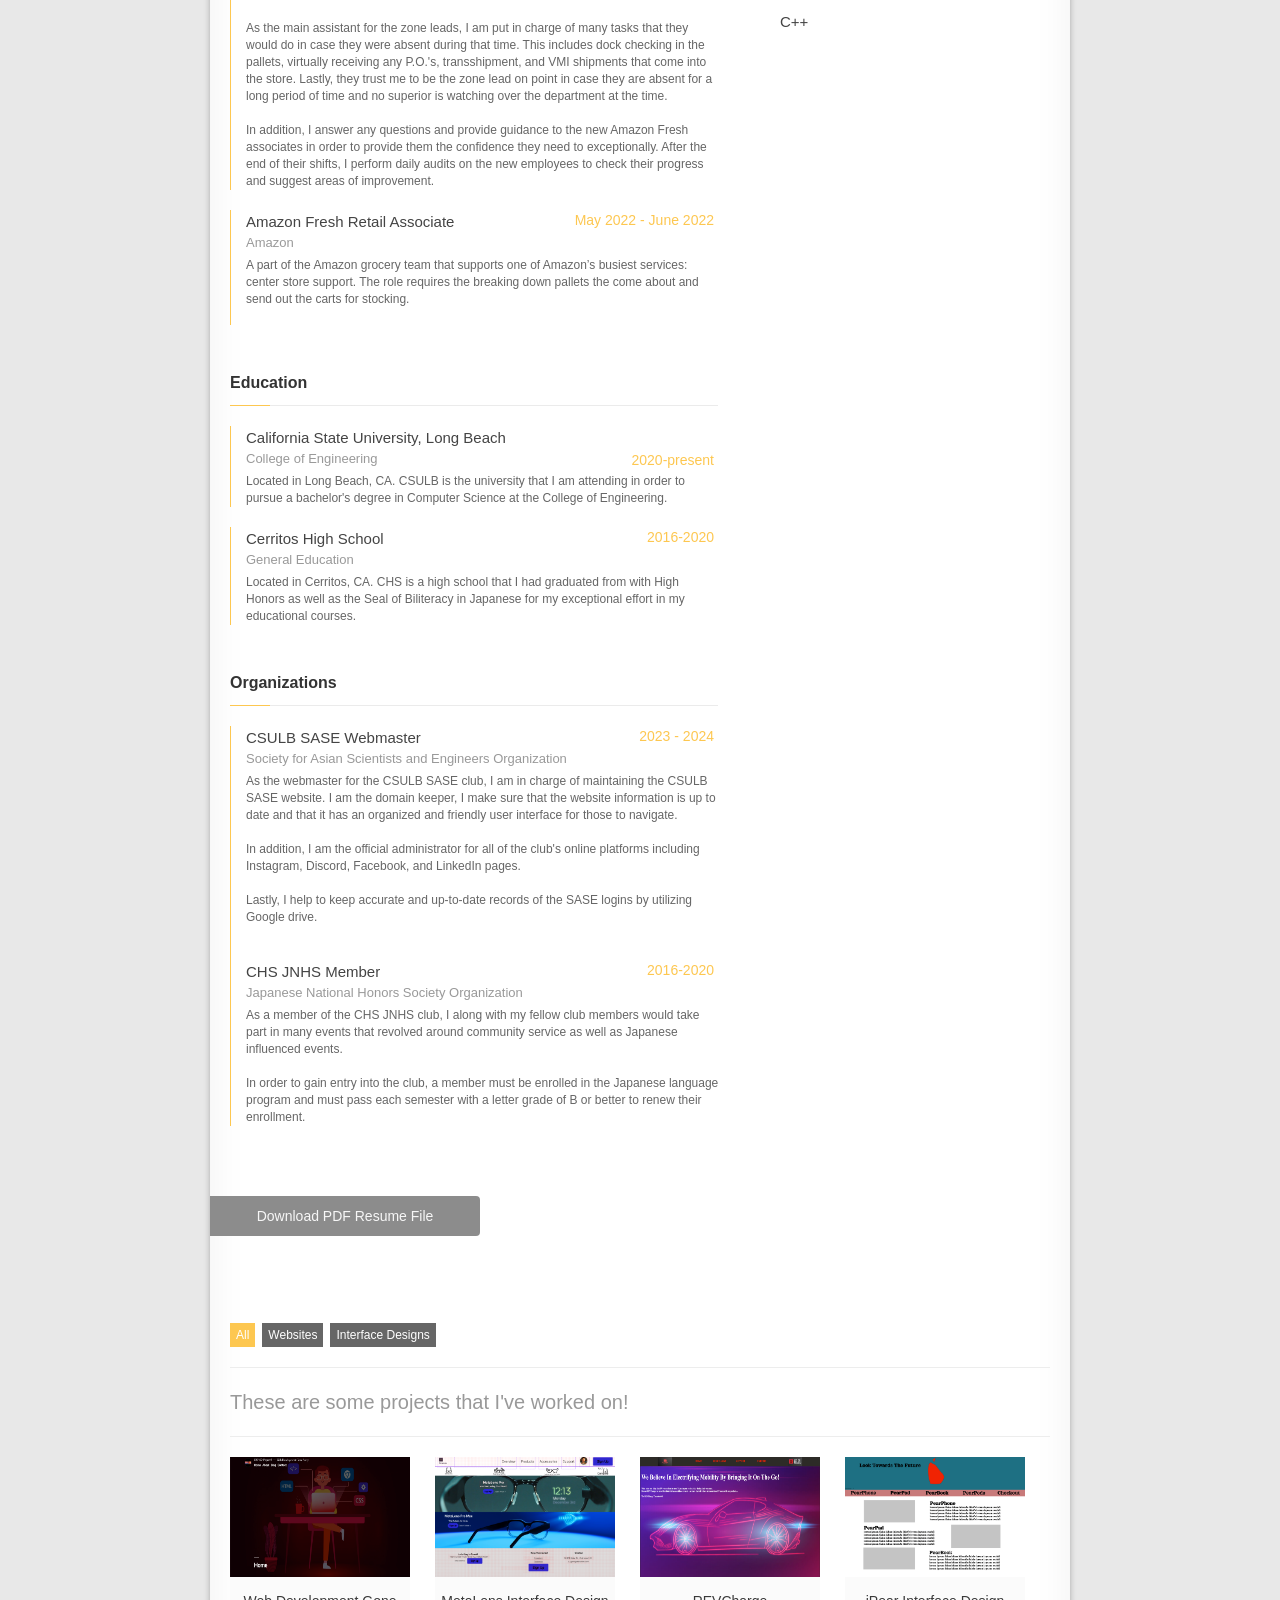
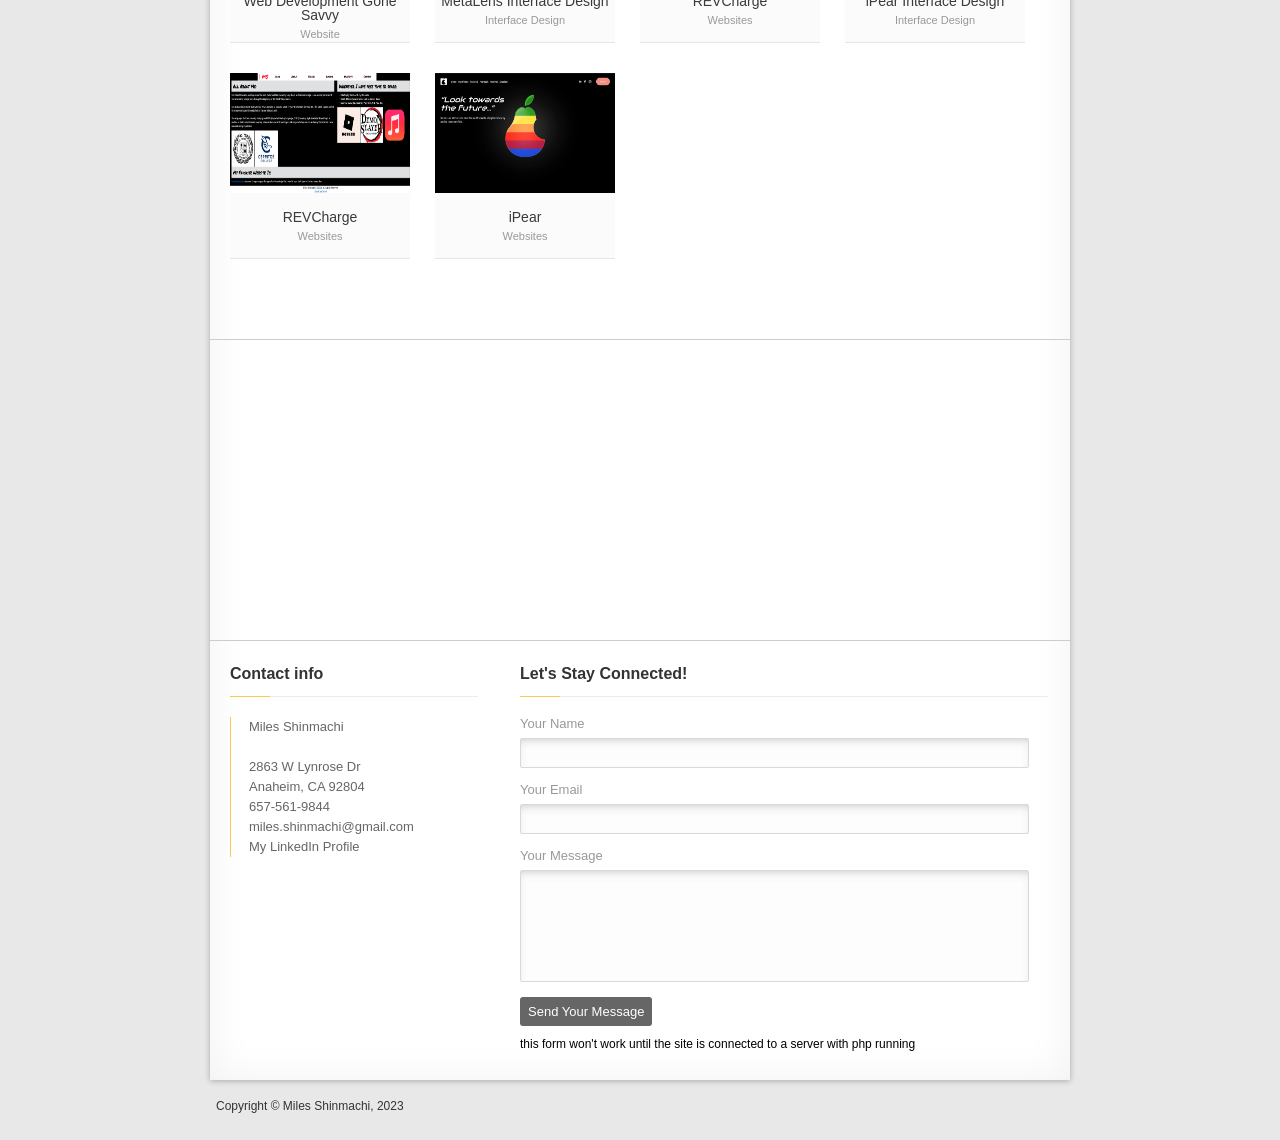
==== commit ddda8dcc: "Update index.html" ====
--- a/index.html
+++ b/index.html
@@ -48,9 +48,9 @@
                 <!-- Social Icons -->
                 <ul class="socialicons">
                 	<li><a href="https://www.facebook.com/profile.php?id=100013874409240" class="transition">&#x2a;</a></li>
-                    <li><a href="https://www.instagram.com/miles_alee" class="transition">&#x2c;</a></li>
+                    <li><a href="https://www.twitter.com/miles_akio" class="transition">&#x2c;</a></li>
                     <li><a href="https://www.venmo.com/" class="transition">&#x2d;</a></li>
-                    <li><a href="https://www.linkedin.com/miles-shinmachi" class="transition">&#x31;</a></li>
+                    <li><a href="https://www.linkedin.com/in/miles-shinmachi/" class="transition">&#x31;</a></li>
                 </ul>
                 <!-- /Social Icons -->
             </header>
@@ -310,47 +310,49 @@
                     </ul>
                     <div class="extra-text">These are some projects that I've worked on!</div>
                     <ul id="portfolio-list">
-                        <li class="webdev">
-                            <a href="https://youtu.be/dQw4w9WgXcQ" rel="portfolio" title="This is the description" class="folio">
-                                <img src="portfolio/3-thumb.jpg" alt="" >
-                                <h2 class="title">Dogecoin Monitor</h2>
+                        <li class="website">
+                            <a href="https://milesshinmachicom.wordpress.com" rel="portfolio" class="folio">
+                                <img src="portfolio/website1.png" alt="Web Developement Gone Savvy">
+                                <h2 class="title">Web Development Gone Savvy</h2>
+                                <span class="categorie">Website</span> 
+                            </a>
+                    	</li>                        
+                        <li class="interface">
+                            <a href="portfolio/interface1.png" target="_new">
+                                <img src="portfolio/interface1.png" alt="MetaLens UI" >                            
+                                <h2 class="title">MetaLens Interface Design</h2>
+                                <span class="categorie">Interface Design</span> 
+                            </a>
+                    	</li>
+                        <li class="website">
+                            <a href="https://miles-akio.github.io/CIS162-Project2/" rel="portfolio" class="folio">
+                                <img src="portfolio/website2.png" alt="REVCharge Website" >
+                                <h2 class="title">REVCharge</h2>
                                 <span class="categorie">Websites</span> 
                             </a>
-                    	</li>                        
-                        <li class="mixed">
-                            <a href="http://www.google.com" target="_new">
-                                <img src="portfolio/2-thumb.jpg" alt="" >                            
-                                <h2 class="title">Really Angry Birds</h2>
+                    	</li>
+                        <li class="interface">
+                            <a href="portfolio/interface2.png" rel="portfolio" class="folio">
+                                <img src="portfolio/interface2.png" alt="iPear UI">
+                                <h2 class="title">iPear Interface Design</h2>
                                 <span class="categorie">Interface Design</span> 
                             </a>
-                    	</li>
-                        <li class="opensource games">
-                            <a href="portfolio/4.jpg" rel="portfolio" class="folio">
-                                <img src="portfolio/4-thumb.jpg" alt="" >
-                                <h2 class="title">The Denizens</h2>
-                                <span class="categorie">Website</span> 
-                            </a>
-                    	</li>
-                        <li class="apps opensource">
-                            <a href="portfolio/1.jpg" rel="portfolio[1]" title="Lorem ipsum dolor sit amet, consectetur adipiscing Vivamus sit amet ligula non lectus.consectetur adipiscingVivamus sit amet" class="folio">
-                                <img src="portfolio/1-thumb.jpg" alt="Image Title">
-                                <h2 class="title">Workout Tracker</h2>
-                                <span class="categorie">Interface Design</span> 
-                            </a>
-                            <a href="portfolio/4.jpg" rel="portfolio[1]" title="This is the description" class="folio hidden"></a>
-                            <a href="portfolio/4.jpg" rel="portfolio[1]" title="This is the description" class="folio hidden"></a>
-                            <a href="portfolio/4.jpg" rel="portfolio[1]" title="This is the description" class="folio hidden"></a>
-                            <a href="portfolio/4.jpg" rel="portfolio[1]" title="This is the description" class="folio hidden"></a>
-                            <a href="portfolio/4.jpg" rel="portfolio[1]" title="This is the description" class="folio hidden"></a>
-                            <a href="portfolio/4.jpg" rel="portfolio[1]" title="This is the description" class="folio hidden"></a>
                         </li>
-                        <li class="opensource games">
-                            <a href="portfolio/4.jpg" rel="portfolio" class="folio">
-                                <img src="portfolio/4-thumb.jpg" alt="" >
-                                <h2 class="title">The Denizens</h2>
-                                <span class="categorie">Games / Open Source</span> 
+                        <li class="website">
+                            <a href="https://miles-akio.github.io/CIS162-Project3/index.html" rel="portfolio" class="folio">
+                                <img src="portfolio/website3.png" alt="REVCharge" >
+                                <h2 class="title">REVCharge</h2>
+                                <span class="categorie">Websites</span> 
                             </a>
                         </li>
+                        <li class="website">
+                            <a href="https://arugula-mango-gtmr.squarespace.com/config/" rel="portfolio" class="folio">
+                                <img src="portfolio/website4.png" alt="iPear" >
+                                <h2 class="title">iPear</h2>
+                                <span class="categorie">Websites</span> 
+                            </a>
+                        </li>
+
                     </ul>
                 </section>
                 <!-- /Portfolio -->  
--- a/css/style.css
+++ b/css/style.css
@@ -0,0 +1,1412 @@
+	/*-------------------------------------------------------*/+		/* Base styles	 */+	/*-------------------------------------------------------*/+	html {+		overflow-y:scroll;+	}+	body {+		background-color: #E8E8E8;+		margin: 0px;+		padding: 0px;+		font-family:'open Sans', Arial;+		font-size: 12px;+	}++		/* Font face */+	@font-face { +	    font-family: 'icomoon';+	    src: url('../fonts/icomoon/icomoon.eot');+	    src: url('../fonts/icomoon/icomoon.eot?#iefix') format('embedded-opentype'),+	         url('../fonts/icomoon/icomoon.svg#icomoon') format('svg'),+	         url('../fonts/icomoon/icomoon.woff') format('woff'),+	         url('../fonts/icomoon/icomoon.ttf') format('truetype');+	}	       ++	/*-------------------------------------------------------*/+		/* Wrap */+	/*-------------------------------------------------------*/+	#container {+		margin:0 auto;+		width:860px;+		margin-bottom: 20px;+		margin-top: 30px;+	}+	#content {+		background-color:#FFF;+		-webkit-box-shadow: 0 1px 6px rgba(0, 0, 0, 0.27), 0 0 40px rgba(0, 0, 0, 0.06) inset;+		-moz-box-shadow: 0 1px 6px rgba(0, 0, 0, 0.27), 0 0 40px rgba(0, 0, 0, 0.06) inset;+		box-shadow: 0 1px 6px rgba(0, 0, 0, 0.27), 0 0 40px rgba(0, 0, 0, 0.06) inset;+	}+	/*-------------------------------------------------------*/+		/* Generic Classes */+	/*-------------------------------------------------------*/+	.hidden {+		display: none;+	}++	/* Clearfix */++	.clear{+	  clear:both;+	  display:block;+	  height:0;+	  overflow:+	  hidden;+	  visibility:hidden;+	  width:0+	}+	.clearfix:after{+	  clear:both;+	  content:' ';+	  display:block;+	  font-size:0;+	  height:0;+	  line-height:0;+	  visibility:hidden;+	  width:0+	}+	* html .clearfix,:first-child+html .clearfix{+	  zoom:1+	}+	.extra-text {+		font-size:20px;+		padding:24px 0;+		border-bottom:1px solid #ededed;+		color: #999;+		margin-bottom:20px;+		font-weight: 300;+	}+    .transition {+    	-webkit-transition:all .5s ease;+	     -moz-transition:all .5s ease;+	      -ms-transition:all .5s ease;+	       -o-transition:all .5s ease;+	          transition:all .5s ease;+    }+    .word-wrap {+		word-wrap: break-word;+		-ms-word-break: break-all;+		     word-break: break-all;+		-webkit-hyphens: auto;+		   -moz-hyphens: auto;+		        hyphens: auto;+    }+	/*-------------------------------------------------------*/+		/* Typography */+	/*-------------------------------------------------------*/+    h1 {font-size: 37px;}+	h2 {font-size: 30px;}+	h3 {font-size: 20px;}+	h4 {font-size: 15px;}+	h5 {font-size: 13px;}+	h6 {font-size: 12px;}++	strong {+		font-weight: bold;+		color: #333;+	}++	h3.main-heading {+		margin:0px 2px 20px 0px;+		border-bottom:1px solid #ebebeb;+		padding-bottom:14px;+		color:#333;+		line-height:16px;+		font-size: 16px;+		font-weight: 600;+		display:block;+		clear: both;+		position: relative;+	}+	h3.main-heading::after {+		content: '';+		width: 40px;+		height: 1px;+		position: absolute;+		left: 0;+		bottom: -1px;+		background:/*mainColor*/#fdc750;+	}+	/*-------------------------------------------------------*/+		/* Top Section */+	/*-------------------------------------------------------*/+	header {+		height:60px;+		margin-bottom:20px;+		overflow:hidden;+	}+	/* Logo */+	#logo {+		float:left;+		overflow:hidden;+		margin-left:10px;+		display:none;+	}+	#logo h2 {+		font-size:30px;+		font-weight:900;+		color: #444;+		line-height:40px;+	}+	#logo h4 {+		color:#666;+		line-height:20px;+	}+	/* Social icons */+	.socialicons {+		float:right;+		margin-top:18px;+	}+	.socialicons li {+		float:left;+		display:inline;+		margin:0;+		padding:0;+		margin-right:2px;+	}+	.socialicons li a  {+		font-family: 'icomoon';+		font-size: 16px;+		display: block;+		padding: 6px 8px;+		background-color:#222;+		color: #FFF;+	}+	.socialicons li a:hover  {+		color:/*mainColor*/#fdc750;+	}+	.social-icons li:last-child {+		margin-right:0+	}+	.socialicons .socials-text {+		padding:9px;+		height:10px;+		background-color:#222;+		color:#FFF;+	}+	/*-------------------------------------------------------*/+		/* Profile Section */+	/*-------------------------------------------------------*/+    #profile {+		background:/*mainColor*/#fdc750; +		background-image:url(../images/header-shadow.png);+		background-position:center bottom;+		background-repeat:repeat-x;+		overflow:hidden;	+	}+	/* About */+	.about {+		float:left;+		margin-top:30px;+		width:490px;+		margin-left:20px;+	}+	.about .photo-inner {+		float:left;+		background:url(../images/photo-inner.png) no-repeat;+		width:192px;+		height:212px;+		padding:12px 0 0 20px;+	}+	.about .photo-inner img {+		background-color:#FFF;+	}+	.about h1 {+		font-weight:900;+		color:#FFF;+		line-height:21px;+		font-size: 23px;+		margin-top:8px;+	}+	.about h3 {+		margin-top:5px;+		font-size:18px;+		color:#FFF;+		line-height:18px;+	}+	.about h4 {+		color: /*profileTextColor*/#a87f09;+		margin-top: 25px;+		font-weight: 600;+	}+	.about p {+		font-size:14px;+		margin-top:5px;+		color:/*profileTextColor*/#a87f09;+		font-weight: 400;+		line-height:20px;+	}+	/* Personal info */+	.personal-info {+		float:left;+		margin-top:30px;+		width:310px;+		min-height:210px;+		margin-left:10px;+		background:url(../images/personal-info-sep.png) no-repeat left top;+		padding:20px 0 0 20px;+	}+	.personal-info li {+		font-size:14px;+		margin-bottom:10px;+		overflow: hidden;+	}+	.personal-info li label {+		color:/*profileTextColor*/#a87f09;+		float:left;+		padding:4px 7px;+		font-weight:600;+		border-radius: 3px;+		-moz-border-radius: 3px;+		-webkit-border-radius: 3px;+	}+	.personal-info li span {+		float:right;+		width:220px;+		padding-top: 4px;+		font-weight: 300;+		color:/*profileTextColor*/#a87f09;+	}++	/* Blurb */+	#blurb {+		clear: both;+		width: calc(100%-40px);+		background: #fff;+		font-size:14px;+		color: #444;+		font-weight: 400;+		line-height:20px;+		padding: 20px 20px 40px 20px;+		overflow:hidden;+	}+	#blurb h3 {+		margin: 0px 2px 20px 0px;+		border-bottom: 1px solid #ebebeb;+		padding-bottom: 14px;+		color: #333;+		line-height: 16px;+		font-size: 16px;+		font-weight: 600;+		display: block;+		clear: both;+		position: relative;+	}+	#blurb h3:after {+		content: '';+		width: 40px;+		height: 1px;+		position: absolute;+		left: 0;+		bottom: -1px;+		background: /*mainColor*/#fdc750;+	}+++	/*-------------------------------------------------------*/+		/* Menu */+	/*-------------------------------------------------------*/+	.menu {+	  height: 100px;+	  background-color: #ededed;+	  position: relative;+	  width: 100%;+	  margin: auto;+	}++	.tabs {+	  height: 116px;+	  position: absolute;+	  margin-top: -14px;+	  z-index: 100;+	  padding-left: 40px;+	}+	.tabs li {+	  float: left;+	  height: 116px;+	}+	.tabs li > a {+	  padding-top: 28px;+	  width: 115px;+	  display: inline-block;+	  background-repeat: no-repeat;+	  font-size: 16px;+	  color: #b9b9b9;+	  text-align: center;+	  font-weight: 300;+	}+	.tabs li > a > i {+	  font-size: 45px;+	  speak: none;+	  font-family: icomoon;+	  font-style: normal;+	  display: block;+	  margin-bottom: 5px;+	}+	.tabs li.active {+	  background: url(../images/tab-hover.png) no-repeat;+	}+	.tabs li.active a {+	  color: #98cee4;+	}++	.next,.prev {+		font-family: 'icomoon';+		font-size: 34px;+		color: #eee;+		position: absolute;+		top:30px;+		width: 40px;+		background-color: #ccc;+		text-align: center;+		cursor: pointer;+	}+	.next {+		right:0px;+	}+	.prev {+		left:0px;+	}+	.disabled { display: none !important;  }+++	/*-------------------------------------------------------*/+		/* Resume Section */+	/*-------------------------------------------------------*/+    #resume {+		padding:40px 20px;+		overflow:hidden;+	}+	.skills-section, .timeline-section {+		float:left;+	}+	/* Timeline Section */+	.timeline-section {+		width:490px;+		padding-right:60px;+	}+	.timeline {+		margin-bottom: 30px;+	}+	.timeline li {+		margin-bottom:20px;+	}+	.timeline li .timelineUnit {+		line-height:17px;+		margin-left:0px;+		color: #444;+		font-size:13px;+		border-left:1px solid /*mainColor*/#fdc750;+		padding-left:15px;+	}+	.timeline li .timelineUnit .timelineDate {+		line-height:17px;+		color:/*mainColor*/#fdc750;+		font-size:14px;+		margin-left:10px;+		font-weight: normal;+		padding:2px 6px;+		float:right;+	}+	.timeline li .timelineUnit h4 {+		line-height:24px;+		font-size:15px;+		color: #444;+	}+	.timeline li .timelineUnit h5 {+		line-height:18px;+		font-size:13px;+		color: #999;+	}+	.timeline li .timelineUnit p {+		color: #666;+		font-size:12px;+		margin-top:5px;+	}++	/* Skills Section */+	.skills-section {+		width:270px;+	}+	.skills {+		margin-bottom: 25px;+		overflow:hidden;+	}+	.skills li {+		margin-bottom:15px;+		float:left;+		padding-left:0px;+	}+	.skills li h4 {+		width:140px;+		float:left;+		font-size:15px;+		color: #444;+	}++	.skills li .rating {+		width:123px;+		height:14px;+		float:left;+	}	+	.skills li .rating > span {+		opacity: 0.3;+		height:12px;+		width:12px;+		background-color:#757575;+		display: block;+		float: left;+		margin-right: 1px;+		border: 2px solid #eeeeee;+		  -webkit-border-radius: 20px;+		     -moz-border-radius: 20px;+		          border-radius: 20px;+	}++	/* Download Button */+    #resume .button {+    	width: 250px;+    	padding: 10px;+    	background-color: #8c8c8c;+    	overflow: hidden;+    	font-size: 14px;+    	font-weight: 300;+    	line-height: 20px;+    	margin: 20px 0px 0px -20px;+    	color: #f7f7f7;+    	display: block;+    	text-align: center;+		  -webkit-border-radius: 0px 4px 4px 0px;+		     -moz-border-radius: 0px 4px 4px 0px;+		          border-radius: 0px 4px 4px 0px;+	}+    #resume .button:hover {+    	background-color:/*mainColor*/#fdc750;+	}++	/*-------------------------------------------------------*/+		/* Portfolio Section */+	/*-------------------------------------------------------*/+    #portfolio {+		padding:20px 20px 20px 20px;+	}+	/* Images list */+	#portfolio-list {+		width:820px;+		overflow:hidden;+	}+	#portfolio-list li {+		float:left;+		margin-right:25px;+		text-align:center;+		background-color:#fbfbfb;+		border-bottom:1px solid #e5e5e5;+		height:185px;+		margin-bottom:30px;+		width:180px;+	}+	#portfolio-list li:hover {+		border-bottom:1px solid /*mainColor*/#fdc750;+		height:185px;+	}+	#portfolio-list img {+		background-color:#FFF;+		height:120px; +		width:180px;+	}+	#portfolio-list li:hover .title {+		color:/*mainColor*/#fdc750;+	}+	#portfolio-list li .title {+		font-size:14px;+		margin-top:15px;+		font-weight: 400;+		color: #3A3A3A;+	}+	#portfolio-list li .categorie {+		font-size:11px;+		line-height:25px;+		color:#999;+	}++	/* Filter menu */+	+	.cats-filter {+		border-bottom:1px solid #ededed;+		overflow:hidden;+		padding:15px 0;+	}+	.cats-filter li a {+		float:left;+		margin-right:7px;+		color:#fff;+		background-color: #666;+		padding:6px;+		margin-bottom:5px;+	}+	.cats-filter li a:hover {+		background-color:/*mainColor*/#fdc750;+	}+	.cats-filter li a.current {+		background-color:/*mainColor*/#fdc750;+	}+	/* adipoli */+		.adipoli-wrapper {+		margin:auto;+		position:relative;+		display: inline-block;+	}+	.adipoli-wrapper>img {+		position: absolute;+		z-index: 1;+	}+	.adipoli-before {+		position: absolute;+		z-index: 5;+	}+	.adipoli-after {+		position: absolute;+		z-index: 10;+	}+	.adipoli-slice {+		display:block;+		position:absolute;+		z-index:15;+		height:100%;+	}+	.adipoli-box {+		display:block;+		position:absolute;+		z-index:15;+	}+	/*-------------------------------------------------------*/+		/* Blog Section */+	/*-------------------------------------------------------*/+    #blog {+		padding:20px;+		position: relative;+		overflow: hidden;+	}+	.blog-content-wrapper {+		width: 530px;+		float: left;+		min-height: 100px;+		margin-bottom: 30px;+	}++    .blog-entry {+    	overflow: hidden;+    	width: 100%;+    	margin-bottom: 30px;+        background-color: #f8f8f8;+        float: left;++	}+    .blog-entry img {+    	float: left;+    	width: 530px;+    	opacity: 0.8;+    	filter:alpha(opacity=80);+	}+    .blog-entry h3 {+    	clear: both;+		padding:20px 15px 15px 15px;+		font-size: 17px;+		line-height: 18px;+		font-weight: 700;+		color: #3A3A3A;+	}+    .blog-entry a:hover img {+    	opacity: 1;+    	filter:alpha(opacity=100);+	}	+    .blog-entry > a:hover h3 {+    	color:/*mainColor*/#fdc750;+	}	++	/* Entry Date */+    .blog-entry .entry-date {+    	padding: 5px 10px;+    	position: absolute;+    	top: 5px;+    	left: 0px;+    	background-color: #666;+	}+    .blog-entry .entry-date .day {+    	font-size: 32px;+    	font-weight:bold;+    	display: block;+    	float: left;+    	border-right:1px solid #FFF;+    	padding-right: 10px; +    	color: #fff;+	}+    .blog-entry .entry-date .month-year {+    	padding: 0 0 0 7px ;+    	font-size: 12px;+    	font-weight: 600;+    	display: block;+    	line-height: 15px;+    	text-align: center;+    	float: left;+    	color: #fff;+    	margin: 0;+	}+    .blog-entry p {+		padding:0px 15px;+		font-size: 12px;+		color: #666;+		line-height: 20px;+		margin-bottom: 15px;+	}++	/* Blog Sidebar */	+	.blog-sidebar {+		width: 260px;+		float: left;+		margin-left:30px;+	}+	/* Blog Single */	+    .blog-single {+    	position: relative;+    	background-color:#fff;+	}+    .blog-single h3,.blog-single p {+		padding-left:0px !important;+	}+	/* Comments box */	+	.comments-list {+		margin-bottom: 30px;+	}+    .comment {+    	background-color: #fbfbfb;+    	padding: 12px 9px;+    	overflow: hidden;+    	border-left:1px solid /*mainColor*/#fdc750;+    	margin-bottom: 10px;+	}+    .comment-child {+    	margin-left: 20px;+	}+    .comment-child .comment-meta,.comment-child .comment-body {+    	width: 430px !important;+	}+    .comment img {+    	float: left;+	}+    .comment .comment-meta,.comment .comment-body {+    	float: left;+    	width: 450px;+    	margin-left: 10px;+	}+    .comment .comment-meta h4 {+    	font-weight: 400;+    	display: inline-block;+    	color: #333;+	}+    .comment .comment-meta p {+    	display: inline-block;+    	font-size: 11px;+    	color: #ccc;+    	font-style: italic;+    	margin-left: 15px;+	}+    .comment .comment-meta .reply {+    	float: right;+    	color: #ddd;+	}+    .comment .comment-meta .reply:hover {+    	color:/*mainColor*/#fdc750;+	}+    .comment .comment-body p {+    	margin-top: 8px;+    	font-size: 11px;+    	color: #909090;+      	line-height: 16px;+	}++	/* Load More Button */+    #page_nav {+    	width: 150px;+    	padding: 6px;+    	background-color: #8c8c8c;+    	overflow: hidden;+    	font-size: 14px;+    	font-weight: 300;+    	line-height: 20px;+    	margin: 10px 0px 0px -20px;+    	color: #f7f7f7;+    	display: block;+    	text-align: center;+		  -webkit-border-radius: 0px 4px 4px 0px;+		     -moz-border-radius: 0px 4px 4px 0px;+		          border-radius: 0px 4px 4px 0px;+	}+    #page_nav:hover {+    	background-color:/*mainColor*/#fdc750;+	}++	/* Loading Text */+    .loading-msg img {+    	display: none;+	}+	/*-------------------------------------------------------*/+		/* Widgets */+	/*-------------------------------------------------------*/+	/* Popular Post widget */+	.popular-posts-widget {+		width: 100%;+		overflow: hidden;+		margin-bottom: 30px;+	}+	.popular-posts-widget li {+		padding: 10px ;+		background-color: #fbfbfb;+		margin-bottom: 4px;+	}+	.popular-posts-widget li:last-child {+		border-bottom:none;+	}+	.popular-posts-widget li h2 {+		font-size: 13px;+		margin-bottom: 4px;+		line-height: 20px;+	}+	.popular-posts-widget li h2 a:hover {+		color:/*mainColor*/#fdc750;+	}+	.popular-posts-widget li span {+		font-size: 11px;+		color: #999;+	}+++	/* Flickr Stream widget */+	.flicker-stream-widget {+	  overflow: hidden;+	  margin-bottom: 30px;+	}+	.flicker-stream-widget li {+	  float: left;+	  margin-right: 5px;+	  margin-bottom: 5px;+	}+	.flicker-stream-widget li img {+	  height: 60px;+	  width: 60px;+	  opacity:0.6;+	}+	.flicker-stream-widget li img:hover {+	  opacity:1;+	}++	.loading {+		padding:10px 20px;+		font-size: 14px;+		background-color: #ededed;+		color: #333;+		display: none;+		border-radius: 3px;+		-moz-border-radius: 3px;+		-webkit-border-radius: 3px;+	}++	/* Blog Single Post */+	.blog-single-close {+		float: right;+		color: #FFF;+		font-weight: 300;+		font-size: 14px;+		color: #ddd;+	}+	.blog-single-close i {+		font-family: 'icomoon';+		font-size: 18px;+		vertical-align: top;+	}+	.blog-single-close:hover {+		color:/*mainColor*/#fdc750;+	}++	/* Text widget */+	.text-widget {+		padding-bottom: 30px;+		line-height: 20px;++	}++	/*-------------------------------------------------------*/+		/* Contact Section */+	/*-------------------------------------------------------*/+    #contact {+		padding:30px 0;+		overflow:hidden;+	}+	.contact-info, .contact-form {+		float:left;+		padding:0 20px;+	}+	.contact-info {+		width:250px;+	}+	.contact-form {+		width:530px;+	}+	/* Contact info */+	.contact-info ul {+		float:left;+		border-left:1px solid /*mainColor*/#fdc750;+		padding-left:18px;+	}+	.contact-info ul li {+		font-size:13px;+		line-height:20px;+		color: #666;+		overflow: hidden;+	}++	/* Google map */+		#map {+		height: 300px;+		margin-bottom:25px;+		width: 100%;+		border-bottom:1px solid #CCC;+		border-top:1px solid #CCC;+	}+	/*-------------------------------------------------------*/+		/* Forms */+	/*-------------------------------------------------------*/+	form .input,form textarea {+	  -moz-box-shadow: inset 0 5px 16px -13px #333;+	  -webkit-box-shadow: inset 0 5px 16px -13px #333;+	  box-shadow: inset 0 5px 16px -13px #333;+	  background-color:#FDFDFD;+	  border: 1px solid #d9d9d9;+	  -webkit-border-radius:2px;+	     -moz-border-radius:2px;+	          border-radius:2px;+	  color: #666;+	  font-size: 12px;+	  height: 30px;+	  outline: none;+	  padding: 6px 10px;+	  resize: none;+	  width: 96%;+	}+	form textarea {+	  height: 112px;+	  line-height: 18px;+	  margin-bottom: 0;+	  padding-top: 8px;+	}+	form p {+		margin-bottom:15px;+	}+	form p label {+		display:block;+		color:#999;+		margin-bottom:8px;+		font-size:13px;+	}+	.button {+		color:#fff;+		background-color: #666;+		padding:8px;+		border:none;+		border-radius: 3px;+		-moz-border-radius: 3px;+		-webkit-border-radius: 3px;+		cursor:pointer;+		font-size:13px;+	}+	.button:hover {+		background-color:/*mainColor*/#fdc750;+	}+	.success, .error {+		padding:10px;+		margin-bottom:10px;+		border-radius: 3px;+		-moz-border-radius: 3px;+		-webkit-border-radius: 3px;+	}+	.success {+		background-color: #E3EBC6;+		color: #8FA442;+		border: 1px solid #C2D288;+	}+	.error {+		background-color: #f9e5e6;+		color: #b3696c;+		border: 1px solid #f7c7c9;+	}+	/*-------------------------------------------------------*/+		/* Footer */+	/*-------------------------------------------------------*/+	footer {+		margin-top:20px;+		height:20px;+	}+	footer .copyright {+		float:left;+		color:#333;+		padding-left:6px;+	}++	/*-------------------------------------------------------*/+		/* Footer */+	/*-------------------------------------------------------*/+	div.footer {+		margin-top:20px;+		height:20px;+	}+	div.footer .copyright {+		float:left;+		color:#333;+		padding-left:6px;+	}++	/*-------------------------------------------------------*/+		/* Isotope filtering */+	/*-------------------------------------------------------*/+    .isotope-item {+		z-index: 2;+	}+	.isotope-hidden.isotope-item {+		pointer-events: none;+		z-index: 1;+	}+	.isotope, .isotope .isotope-item {/* change duration value to whatever you like */+		-webkit-transition-duration: 0.8s;+		-moz-transition-duration: 0.8s;+		transition-duration: 0.8s;+	}+	.isotope {+		-webkit-transition-property: height, width;+		-moz-transition-property: height, width;+		transition-property: height, width;+	}+	.isotope .isotope-item {+		-webkit-transition-property: -webkit-transform, opacity;+		-moz-transition-property:-moz-transform, opacity;+		transition-property:transform, opacity;+	}+	++/*-------------------------------------------------------*/+	/* Media Queries */+/*-------------------------------------------------------*/++/* Tablet Portrait size to standard 960 (devices and browsers) */+@media only screen and (min-width: 768px) and (max-width: 959px) {+	#container {+		width:750px;+	}++	/*-------------------------------------------------------*/+		/* Menu */+	/*-------------------------------------------------------*/+	.menu {+		height:100px;+		background-color:#ededed;+		position:relative;+		width: 750px;+		padding-left: 00px;+		padding-right: 0px;+	}++	.tabs {+		padding-left:30px;+	}++	/*-------------------------------------------------------*/+		/* Profile Section */+	/*-------------------------------------------------------*/+	/* About */+	.about {+		width:410px;+	}+	.about h1 {+		line-height:20px;+		font-size:18px+	}+	.about h3 {+		font-size:14px;+		line-height:14px;+	}+	/* Personal info */+	.personal-info {+		width:280px;+		margin-right:10px;+	}+	.personal-info li span {+		width:190px;+	}+	/*-------------------------------------------------------*/+		/* Resume */+	/*-------------------------------------------------------*/+	.timeline-section {+		width:380px;+		padding-right:30px;+	}+	.skills-section {+		width:300px;+	}+	/*-------------------------------------------------------*/+		/* Portfolio */+	/*-------------------------------------------------------*/+	#portfolio-list {+		width:750px;+	}+	#portfolio-list li {+		margin-right:60px;+	}+	/*-------------------------------------------------------*/+		/* Blog */+	/*-------------------------------------------------------*/+	.blog-content-wrapper {+		width: 420px;+	}+	.blog-entry img {+		width: 420px;+	}+    .comment .comment-meta,.comment .comment-body {+    	float: left;+    	width: 330px;+    	margin-left: 10px;+	}+    .comment-child .comment-meta,.comment-child .comment-body {+    	width: 310px !important;+	}+	/*-------------------------------------------------------*/+		/* Contact */+	/*-------------------------------------------------------*/+	.contact-info {+		width:250px;+	}+	.contact-form {+		width:420px;+	}+}++/* Mobile Landscape Size to Tablet Portrait (devices and browsers) */+@media only screen and (min-width: 480px) and (max-width: 767px) {+	#container {+		width:470px;+	}+	/*-------------------------------------------------------*/+		/* Top Section */+	/*-------------------------------------------------------*/	+	/* Logo */+	#logo h2 {+		font-size:25px;+		font-weight:900;+		color: #444;+		line-height:30px;+	}+	#logo h4 {+		color:#666;+		line-height:15px;+	}+	/* Social icons */+	.socialicons {+		margin-top:9px;+	}+	.socials-text {+		display:none !important;+	}+	/*-------------------------------------------------------*/+		/* Profile Section */+	/*-------------------------------------------------------*/+	/* About */+	.about {+		width:420px;+		display:block;+	}+	.about h1 {+		line-height:38px;+		font-size:30px+	}+	.about h3 {+		font-size:14px;+		line-height:14px;+	}+	/* Personal info */+	.personal-info {+		margin-top:0;+		display:block;+		width:420px;+		background:none;+		border-top:1px solid /*mainColor*/#fdc750;+	}+	.personal-info li span {+		width:280px;+	}+	/*-------------------------------------------------------*/+		/* Menu */+	/*-------------------------------------------------------*/+	.tabs {+		padding-left:0px;+	}+	.menu {+		height:100px;+		background-color:#ededed;+		position:relative;+		width: 470px;+		padding-left: 0px;+		padding-right: 0px;+	}+	/*-------------------------------------------------------*/+		/* Resume */+	/*-------------------------------------------------------*/+	.skills-section {+		width:420px;+	}+	.skills li h4 {+		width:260px;+	}+	.timeline-section {+		width:420px;+		padding-right:60px;+	}+	/*-------------------------------------------------------*/+		/* Portfolio */+	/*-------------------------------------------------------*/+	#portfolio-list {+		width:450px;+	}+	#portfolio-list li {+		margin-right:40px;+	}+	/*-------------------------------------------------------*/+		/* Blog */+	/*-------------------------------------------------------*/+	.blog-content-wrapper {+		width: 430px;+	}+	.blog-entry img {+		width: 430px;+	}+	.blog-sidebar {+		width: 430px;+		margin-left:0px;+	}+    .comment .comment-meta,.comment .comment-body {+    	width: 350px;+	}+    .comment-child .comment-meta,.comment-child .comment-body {+    	width: 320px !important;+	}+	/*-------------------------------------------------------*/+		/* Contact */+	/*-------------------------------------------------------*/+	.contact-info {+		width:420px;+	}+	.contact-form {+		margin-top:20px;+		width:420px;+	}+	++}+/* Mobile Portrait Size to Mobile Landscape Size (devices and browsers) */+@media only screen and (max-width: 479px) {+	+	#container {+		width: 95%;+		margin-top:10px;+	}+	.extra-text {+		font-size:16px;+	}+	/*-------------------------------------------------------*/+		/* Top Section */+	/*-------------------------------------------------------*/+	/* Logo */+	#logo h2 {+		font-size:25px;+		font-weight:900;+		color: #444;+		line-height:30px;+	}+	#logo h4 {+		color:#666;+		line-height:15px;+	}+	.socialicons {+		display:none; !important+	}+	/*-------------------------------------------------------*/+		/* Profile Section */+	/*-------------------------------------------------------*/+	div.top {+		height:50px;+		margin-bottom:5px;+	}+	/* About */+	.about {+		width:280px;+		display:block;+		margin:10px 0 15px 10px;+	}+	.about .photo-inner {+		margin-left:40px;+		background:url(../images/photo-inner.png) no-repeat;+		width:192px;+		height:212px;+		padding:12px 0 0 20px;+	}+	.about h1 {+		line-height:38px;+		font-size:30px;+		text-align:center;+	}+	.about h3 {+		font-size:14px;+		line-height:14px;+		text-align:center;+	}+	.about p {+		text-align:center;+	}+	/* Personal info */+	.personal-info {+		margin-top:0;+		display:block;+		width:280px;+		background:none;+		border-top:1px solid /*mainColor*/#fdc750;+		margin-left:10px;+		min-height:220px;+		padding-left:0;+	}+	.personal-info li {+		font-size:13px;+	}+	.personal-info li span {+		width:200px;+	}+	/*-------------------------------------------------------*/+		/* Menu */+	/*-------------------------------------------------------*/++	.tabs {+		padding-left:0px;+		width: 300px;+	}+	.tabs li {+		text-align: center;+	}+	.tabs li > a {+		width:50px;+		font-size:14px;++	}+	.tabs li.active {+		background-image: none !important;+	}+	.menu {+		height:100px;+		background-color:#ededed;+		position:relative;+		width: 300px;+		padding-left: 0px;+		padding-right: 0px;+	}+	.tmenu {+		width: 75px !important;+	}+	.prev, .next {+		display: none !important;+	}+	/*-------------------------------------------------------*/+		/* Resume */+	/*-------------------------------------------------------*/+	#resume {+		padding:10px;+	}+	.timeline-section {+		width:280px;+		padding-right:60px;+	}+	.skills-section {+		width:280px;+	}+	.skills li h4 {+		width:120px;+	}+	/*-------------------------------------------------------*/+		/* Portfolio */+	/*-------------------------------------------------------*/+	#portfolio-list {+		width:280px;+	}+	#portfolio-list li {+		margin-left:40px;+	}+	/*-------------------------------------------------------*/+		/* Blog */+	/*-------------------------------------------------------*/+	.blog-content-wrapper {+		width: 260px;+	}+	.blog-entry img {+		width: 260px;+	}+	.blog-sidebar {+		width: 260px;+		margin-left:0px;+	}+    .comment .comment-meta{+    	width: 180px;+    	margin-top: 10px;+	}+    .comment .comment-meta p{+    	margin-left: 0px;+    	margin-top: 6px;+    	clear: both;+    	display: block;+	}+	.comment .comment-body {+    	width: 240px;+    	margin-left: 0;+	}+++    .comment-child .comment-meta{+    	width: 160px !important;+    	margin-top: 10px;+	}+    .comment-child .comment-meta p{+    	margin-left: 0px;+    	margin-top: 6px;+    	clear: both;+    	display: block;+	}+	.comment-child .comment-body {+    	width: 220px !important;+    	margin-left: 0;+	}+	/*-------------------------------------------------------*/+		/* Contact */+	/*-------------------------------------------------------*/+	+	.contact-info {+		width:280px;+	}+	.contact-form {+		margin-top:20px;+		width:280px;+	}+	.contact-info, .contact-form {+		padding:0 10px;+	}+}+@media screen and (-webkit-min-device-pixel-ratio: 2), screen and (max-moz-device-pixel-ratio: 2) {++	.tabs li.active {+		background:url('../images/tab-hover@2x.png') no-repeat;+		background-size: 116px 114px;+	}++}
--- a/css/prettyPhoto.css
+++ b/css/prettyPhoto.css
@@ -0,0 +1,170 @@
+div.pp_default .pp_top,div.pp_default .pp_top .pp_middle,div.pp_default .pp_top .pp_left,div.pp_default .pp_top .pp_right,div.pp_default .pp_bottom,div.pp_default .pp_bottom .pp_left,div.pp_default .pp_bottom .pp_middle,div.pp_default .pp_bottom .pp_right{height:13px}
+div.pp_default .pp_top .pp_left{background:url(../images/prettyPhoto/default/sprite.png) -78px -93px no-repeat}
+div.pp_default .pp_top .pp_middle{background:url(../images/prettyPhoto/default/sprite_x.png) top left repeat-x}
+div.pp_default .pp_top .pp_right{background:url(../images/prettyPhoto/default/sprite.png) -112px -93px no-repeat}
+div.pp_default .pp_content .ppt{color:#f8f8f8}
+div.pp_default .pp_content_container .pp_left{background:url(../images/prettyPhoto/default/sprite_y.png)  -7px 0 repeat-y;padding-left:13px}
+div.pp_default .pp_content_container .pp_right{background:url(../images/prettyPhoto/default/sprite_y.png) top right repeat-y;padding-right:13px}
+div.pp_default .pp_next:hover{background:url(../images/prettyPhoto/default/sprite_next.png) center right no-repeat;cursor:pointer}
+div.pp_default .pp_previous:hover{background:url(../images/prettyPhoto/default/sprite_prev.png) center left no-repeat;cursor:pointer}
+div.pp_default .pp_expand{background:url(../images/prettyPhoto/default/sprite.png) 0 -29px no-repeat;cursor:pointer;width:28px;height:28px}
+div.pp_default .pp_expand:hover{background:url(../images/prettyPhoto/default/sprite.png) 0 -56px no-repeat;cursor:pointer}
+div.pp_default .pp_contract{background:url(../images/prettyPhoto/default/sprite.png) 0 -84px no-repeat;cursor:pointer;width:28px;height:28px}
+div.pp_default .pp_contract:hover{background:url(../images/prettyPhoto/default/sprite.png) 0 -113px no-repeat;cursor:pointer}
+div.pp_default .pp_close{width:30px;height:30px;background:url(../images/prettyPhoto/default/sprite.png) 2px 1px no-repeat;cursor:pointer;}
+div.pp_default .pp_gallery ul li a{background:url(../images/prettyPhoto/default/default_thumb.png) center center #f8f8f8;border:1px solid #aaa}
+div.pp_default .pp_social{margin-top:7px}
+div.pp_default .pp_gallery a.pp_arrow_previous,div.pp_default .pp_gallery a.pp_arrow_next{position:static;left:auto}
+div.pp_default .pp_nav .pp_play,div.pp_default .pp_nav .pp_pause{background:url(../images/prettyPhoto/default/sprite.png) -51px 1px no-repeat;height:30px;width:30px}
+div.pp_default .pp_nav .pp_pause{background-position:-51px -29px}
+div.pp_default a.pp_arrow_previous,div.pp_default a.pp_arrow_next{background:url(../images/prettyPhoto/default/sprite.png) -31px -3px no-repeat;height:20px;width:20px;margin:4px 0 0}
+div.pp_default a.pp_arrow_next{left:52px;background-position:-82px -3px}
+div.pp_default .pp_content_container .pp_details{margin-top:5px}
+div.pp_default .pp_nav{clear:none;height:30px;width:110px;}
+div.pp_default .pp_nav .currentTextHolder{font-family:Georgia;font-style:italic;color:#999;font-size:11px;left:75px;line-height:25px;position:absolute;top:2px;margin:0;padding:0 0 0 10px}
+div.pp_default .pp_close:hover,div.pp_default .pp_nav .pp_play:hover,div.pp_default .pp_nav .pp_pause:hover,div.pp_default .pp_arrow_next:hover,div.pp_default .pp_arrow_previous:hover{opacity:0.7}
+div.pp_default .pp_description{font-size:12px;font-weight:400;line-height:14px;margin:40px 0px 5px 0;display: block;border-top: 1px solid #eee;padding-top: 10px;}
+div.pp_default .pp_bottom .pp_left{background:url(../images/prettyPhoto/default/sprite.png) -78px -127px no-repeat}
+div.pp_default .pp_bottom .pp_middle{background:url(../images/prettyPhoto/default/sprite_x.png) bottom left repeat-x}
+div.pp_default .pp_bottom .pp_right{background:url(../images/prettyPhoto/default/sprite.png) -112px -127px no-repeat}
+div.pp_default .pp_loaderIcon{background:url(../images/prettyPhoto/default/loader.gif) center center no-repeat}
+div.light_rounded .pp_top .pp_left{background:url(../images/prettyPhoto/light_rounded/sprite.png) -88px -53px no-repeat}
+div.light_rounded .pp_top .pp_right{background:url(../images/prettyPhoto/light_rounded/sprite.png) -110px -53px no-repeat}
+div.light_rounded .pp_next:hover{background:url(../images/prettyPhoto/light_rounded/btnNext.png) center right no-repeat;cursor:pointer}
+div.light_rounded .pp_previous:hover{background:url(../images/prettyPhoto/light_rounded/btnPrevious.png) center left no-repeat;cursor:pointer}
+div.light_rounded .pp_expand{background:url(../images/prettyPhoto/light_rounded/sprite.png) -31px -26px no-repeat;cursor:pointer}
+div.light_rounded .pp_expand:hover{background:url(../images/prettyPhoto/light_rounded/sprite.png) -31px -47px no-repeat;cursor:pointer}
+div.light_rounded .pp_contract{background:url(../images/prettyPhoto/light_rounded/sprite.png) 0 -26px no-repeat;cursor:pointer}
+div.light_rounded .pp_contract:hover{background:url(../images/prettyPhoto/light_rounded/sprite.png) 0 -47px no-repeat;cursor:pointer}
+div.light_rounded .pp_close{width:75px;height:22px;background:url(../images/prettyPhoto/light_rounded/sprite.png) -1px -1px no-repeat;cursor:pointer}
+div.light_rounded .pp_nav .pp_play{background:url(../images/prettyPhoto/light_rounded/sprite.png) -1px -100px no-repeat;height:15px;width:14px}
+div.light_rounded .pp_nav .pp_pause{background:url(../images/prettyPhoto/light_rounded/sprite.png) -24px -100px no-repeat;height:15px;width:14px}
+div.light_rounded .pp_arrow_previous{background:url(../images/prettyPhoto/light_rounded/sprite.png) 0 -71px no-repeat}
+div.light_rounded .pp_arrow_next{background:url(../images/prettyPhoto/light_rounded/sprite.png) -22px -71px no-repeat}
+div.light_rounded .pp_bottom .pp_left{background:url(../images/prettyPhoto/light_rounded/sprite.png) -88px -80px no-repeat}
+div.light_rounded .pp_bottom .pp_right{background:url(../images/prettyPhoto/light_rounded/sprite.png) -110px -80px no-repeat}
+div.dark_rounded .pp_top .pp_left{background:url(../images/prettyPhoto/dark_rounded/sprite.png) -88px -53px no-repeat}
+div.dark_rounded .pp_top .pp_right{background:url(../images/prettyPhoto/dark_rounded/sprite.png) -110px -53px no-repeat}
+div.dark_rounded .pp_content_container .pp_left{background:url(../images/prettyPhoto/dark_rounded/contentPattern.png) top left repeat-y}
+div.dark_rounded .pp_content_container .pp_right{background:url(../images/prettyPhoto/dark_rounded/contentPattern.png) top right repeat-y}
+div.dark_rounded .pp_next:hover{background:url(../images/prettyPhoto/dark_rounded/btnNext.png) center right no-repeat;cursor:pointer}
+div.dark_rounded .pp_previous:hover{background:url(../images/prettyPhoto/dark_rounded/btnPrevious.png) center left no-repeat;cursor:pointer}
+div.dark_rounded .pp_expand{background:url(../images/prettyPhoto/dark_rounded/sprite.png) -31px -26px no-repeat;cursor:pointer}
+div.dark_rounded .pp_expand:hover{background:url(../images/prettyPhoto/dark_rounded/sprite.png) -31px -47px no-repeat;cursor:pointer}
+div.dark_rounded .pp_contract{background:url(../images/prettyPhoto/dark_rounded/sprite.png) 0 -26px no-repeat;cursor:pointer}
+div.dark_rounded .pp_contract:hover{background:url(../images/prettyPhoto/dark_rounded/sprite.png) 0 -47px no-repeat;cursor:pointer}
+div.dark_rounded .pp_close{width:75px;height:22px;background:url(../images/prettyPhoto/dark_rounded/sprite.png) -1px -1px no-repeat;cursor:pointer}
+div.dark_rounded .pp_description{margin-right:85px;color:#fff}
+div.dark_rounded .pp_nav .pp_play{background:url(../images/prettyPhoto/dark_rounded/sprite.png) -1px -100px no-repeat;height:15px;width:14px}
+div.dark_rounded .pp_nav .pp_pause{background:url(../images/prettyPhoto/dark_rounded/sprite.png) -24px -100px no-repeat;height:15px;width:14px}
+div.dark_rounded .pp_arrow_previous{background:url(../images/prettyPhoto/dark_rounded/sprite.png) 0 -71px no-repeat}
+div.dark_rounded .pp_arrow_next{background:url(../images/prettyPhoto/dark_rounded/sprite.png) -22px -71px no-repeat}
+div.dark_rounded .pp_bottom .pp_left{background:url(../images/prettyPhoto/dark_rounded/sprite.png) -88px -80px no-repeat}
+div.dark_rounded .pp_bottom .pp_right{background:url(../images/prettyPhoto/dark_rounded/sprite.png) -110px -80px no-repeat}
+div.dark_rounded .pp_loaderIcon{background:url(../images/prettyPhoto/dark_rounded/loader.gif) center center no-repeat}
+div.dark_square .pp_left,div.dark_square .pp_middle,div.dark_square .pp_right,div.dark_square .pp_content{background:#000}
+div.dark_square .pp_description{color:#fff;margin:0 85px 0 0}
+div.dark_square .pp_loaderIcon{background:url(../images/prettyPhoto/dark_square/loader.gif) center center no-repeat}
+div.dark_square .pp_expand{background:url(../images/prettyPhoto/dark_square/sprite.png) -31px -26px no-repeat;cursor:pointer}
+div.dark_square .pp_expand:hover{background:url(../images/prettyPhoto/dark_square/sprite.png) -31px -47px no-repeat;cursor:pointer}
+div.dark_square .pp_contract{background:url(../images/prettyPhoto/dark_square/sprite.png) 0 -26px no-repeat;cursor:pointer}
+div.dark_square .pp_contract:hover{background:url(../images/prettyPhoto/dark_square/sprite.png) 0 -47px no-repeat;cursor:pointer}
+div.dark_square .pp_close{width:75px;height:22px;background:url(../images/prettyPhoto/dark_square/sprite.png) -1px -1px no-repeat;cursor:pointer}
+div.dark_square .pp_nav{clear:none}
+div.dark_square .pp_nav .pp_play{background:url(../images/prettyPhoto/dark_square/sprite.png) -1px -100px no-repeat;height:15px;width:14px}
+div.dark_square .pp_nav .pp_pause{background:url(../images/prettyPhoto/dark_square/sprite.png) -24px -100px no-repeat;height:15px;width:14px}
+div.dark_square .pp_arrow_previous{background:url(../images/prettyPhoto/dark_square/sprite.png) 0 -71px no-repeat}
+div.dark_square .pp_arrow_next{background:url(../images/prettyPhoto/dark_square/sprite.png) -22px -71px no-repeat}
+div.dark_square .pp_next:hover{background:url(../images/prettyPhoto/dark_square/btnNext.png) center right no-repeat;cursor:pointer}
+div.dark_square .pp_previous:hover{background:url(../images/prettyPhoto/dark_square/btnPrevious.png) center left no-repeat;cursor:pointer}
+div.light_square .pp_expand{background:url(../images/prettyPhoto/light_square/sprite.png) -31px -26px no-repeat;cursor:pointer}
+div.light_square .pp_expand:hover{background:url(../images/prettyPhoto/light_square/sprite.png) -31px -47px no-repeat;cursor:pointer}
+div.light_square .pp_contract{background:url(../images/prettyPhoto/light_square/sprite.png) 0 -26px no-repeat;cursor:pointer}
+div.light_square .pp_contract:hover{background:url(../images/prettyPhoto/light_square/sprite.png) 0 -47px no-repeat;cursor:pointer}
+div.light_square .pp_close{width:75px;height:22px;background:url(../images/prettyPhoto/light_square/sprite.png) -1px -1px no-repeat;cursor:pointer}
+div.light_square .pp_nav .pp_play{background:url(../images/prettyPhoto/light_square/sprite.png) -1px -100px no-repeat;height:15px;width:14px}
+div.light_square .pp_nav .pp_pause{background:url(../images/prettyPhoto/light_square/sprite.png) -24px -100px no-repeat;height:15px;width:14px}
+div.light_square .pp_arrow_previous{background:url(../images/prettyPhoto/light_square/sprite.png) 0 -71px no-repeat}
+div.light_square .pp_arrow_next{background:url(../images/prettyPhoto/light_square/sprite.png) -22px -71px no-repeat}
+div.light_square .pp_next:hover{background:url(../images/prettyPhoto/light_square/btnNext.png) center right no-repeat;cursor:pointer}
+div.light_square .pp_previous:hover{background:url(../images/prettyPhoto/light_square/btnPrevious.png) center left no-repeat;cursor:pointer}
+div.facebook .pp_top .pp_left{background:url(../images/prettyPhoto/facebook/sprite.png) -88px -53px no-repeat}
+div.facebook .pp_top .pp_middle{background:url(../images/prettyPhoto/facebook/contentPatternTop.png) top left repeat-x}
+div.facebook .pp_top .pp_right{background:url(../images/prettyPhoto/facebook/sprite.png) -110px -53px no-repeat}
+div.facebook .pp_content_container .pp_left{background:url(../images/prettyPhoto/facebook/contentPatternLeft.png) top left repeat-y}
+div.facebook .pp_content_container .pp_right{background:url(../images/prettyPhoto/facebook/contentPatternRight.png) top right repeat-y}
+div.facebook .pp_expand{background:url(../images/prettyPhoto/facebook/sprite.png) -31px -26px no-repeat;cursor:pointer}
+div.facebook .pp_expand:hover{background:url(../images/prettyPhoto/facebook/sprite.png) -31px -47px no-repeat;cursor:pointer}
+div.facebook .pp_contract{background:url(../images/prettyPhoto/facebook/sprite.png) 0 -26px no-repeat;cursor:pointer}
+div.facebook .pp_contract:hover{background:url(../images/prettyPhoto/facebook/sprite.png) 0 -47px no-repeat;cursor:pointer}
+div.facebook .pp_close{width:22px;height:22px;background:url(../images/prettyPhoto/facebook/sprite.png) -1px -1px no-repeat;cursor:pointer}
+div.facebook .pp_description{margin:0 37px 0 0}
+div.facebook .pp_loaderIcon{background:url(../images/prettyPhoto/facebook/loader.gif) center center no-repeat}
+div.facebook .pp_arrow_previous{background:url(../images/prettyPhoto/facebook/sprite.png) 0 -71px no-repeat;height:22px;margin-top:0;width:22px}
+div.facebook .pp_arrow_previous.disabled{background-position:0 -96px;cursor:default}
+div.facebook .pp_arrow_next{background:url(../images/prettyPhoto/facebook/sprite.png) -32px -71px no-repeat;height:22px;margin-top:0;width:22px}
+div.facebook .pp_arrow_next.disabled{background-position:-32px -96px;cursor:default}
+div.facebook .pp_nav{margin-top:0}
+div.facebook .pp_nav p{font-size:15px;padding:0 3px 0 4px}
+div.facebook .pp_nav .pp_play{background:url(../images/prettyPhoto/facebook/sprite.png) -1px -123px no-repeat;height:22px;width:22px}
+div.facebook .pp_nav .pp_pause{background:url(../images/prettyPhoto/facebook/sprite.png) -32px -123px no-repeat;height:22px;width:22px}
+div.facebook .pp_next:hover{background:url(../images/prettyPhoto/facebook/btnNext.png) center right no-repeat;cursor:pointer}
+div.facebook .pp_previous:hover{background:url(../images/prettyPhoto/facebook/btnPrevious.png) center left no-repeat;cursor:pointer}
+div.facebook .pp_bottom .pp_left{background:url(../images/prettyPhoto/facebook/sprite.png) -88px -80px no-repeat}
+div.facebook .pp_bottom .pp_middle{background:url(../images/prettyPhoto/facebook/contentPatternBottom.png) top left repeat-x}
+div.facebook .pp_bottom .pp_right{background:url(../images/prettyPhoto/facebook/sprite.png) -110px -80px no-repeat}
+div.pp_pic_holder a:focus{outline:none}
+div.pp_overlay{background:#000;display:none;left:0;position:absolute;top:0;width:100%;z-index:9500}
+div.pp_pic_holder{display:none;position:absolute;width:100px;z-index:10000}
+.pp_content{height:40px;min-width:40px}
+* html .pp_content{width:40px}
+.pp_content_container{position:relative;text-align:left;width:100%}
+.pp_content_container .pp_left{padding-left:20px}
+.pp_content_container .pp_right{padding-right:20px}
+.pp_content_container .pp_details{float:left;margin:10px 0 2px}
+.pp_description{display:none;margin:0}
+.pp_social{float:left;margin:0}
+.pp_social .facebook{float:left;margin-left:5px;width:55px;overflow:hidden}
+.pp_social .twitter{float:left}
+.pp_nav{clear:right;float:left;margin:3px 10px 0 0}
+.pp_nav p{float:left;white-space:nowrap;margin:2px 4px}
+.pp_nav .pp_play,.pp_nav .pp_pause{float:left;margin-right:4px;text-indent:-10000px}
+a.pp_arrow_previous,a.pp_arrow_next{display:block;float:left;height:15px;margin-top:3px;overflow:hidden;text-indent:-10000px;width:14px}
+.pp_hoverContainer{position:absolute;top:0;width:100%;z-index:2000}
+.pp_gallery{display:none;left:50%;margin-top:-50px;position:absolute;z-index:10000}
+.pp_gallery div{float:left;overflow:hidden;position:relative}
+.pp_gallery ul{float:left;height:35px;position:relative;white-space:nowrap;margin:0 0 0 5px;padding:0}
+.pp_gallery ul a{border:1px rgba(0,0,0,0.5) solid;display:block;float:left;height:33px;overflow:hidden}
+.pp_gallery ul a img{border:0}
+.pp_gallery li{display:block;float:left;margin:0 5px 0 0;padding:0}
+.pp_gallery li.default a{background:url(../images/prettyPhoto/facebook/default_thumbnail.gif) 0 0 no-repeat;display:block;height:33px;width:50px}
+.pp_gallery .pp_arrow_previous,.pp_gallery .pp_arrow_next{margin-top:7px!important}
+a.pp_next{background:url(../images/prettyPhoto/light_rounded/btnNext.png) 10000px 10000px no-repeat;display:block;float:right;height:100%;text-indent:-10000px;width:49%}
+a.pp_previous{background:url(../images/prettyPhoto/light_rounded/btnNext.png) 10000px 10000px no-repeat;display:block;float:left;height:100%;text-indent:-10000px;width:49%}
+a.pp_expand,a.pp_contract{cursor:pointer;display:none;height:20px;position:absolute;right:30px;text-indent:-10000px;top:10px;width:20px;z-index:20000}
+a.pp_close{position:absolute;right:0;top:0;display:block;line-height:22px;text-indent:-10000px}
+.pp_loaderIcon{display:block;height:24px;left:50%;position:absolute;top:50%;width:24px;margin:-12px 0 0 -12px}
+#pp_full_res{line-height:1!important}
+#pp_full_res .pp_inline{text-align:left}
+#pp_full_res .pp_inline p{margin:0 0 15px}
+div.ppt{color:#fff;display:none;font-size:17px;z-index:9999;margin:0 0 5px 15px}
+div.pp_default .pp_content,div.light_rounded .pp_content{background-color:#fff}
+div.pp_default #pp_full_res .pp_inline,div.light_rounded .pp_content .ppt,div.light_rounded #pp_full_res .pp_inline,div.light_square .pp_content .ppt,div.light_square #pp_full_res .pp_inline,div.facebook .pp_content .ppt,div.facebook #pp_full_res .pp_inline{color:#000}
+div.pp_default .pp_gallery ul li a:hover,div.pp_default .pp_gallery ul li.selected a,.pp_gallery ul a:hover,.pp_gallery li.selected a{border-color:#fff}
+div.pp_default .pp_details,div.light_rounded .pp_details,div.dark_rounded .pp_details,div.dark_square .pp_details,div.light_square .pp_details,div.facebook .pp_details{position:relative}
+div.light_rounded .pp_top .pp_middle,div.light_rounded .pp_content_container .pp_left,div.light_rounded .pp_content_container .pp_right,div.light_rounded .pp_bottom .pp_middle,div.light_square .pp_left,div.light_square .pp_middle,div.light_square .pp_right,div.light_square .pp_content,div.facebook .pp_content{background:#fff}
+div.light_rounded .pp_description,div.light_square .pp_description{margin-right:85px}
+div.light_rounded .pp_gallery a.pp_arrow_previous,div.light_rounded .pp_gallery a.pp_arrow_next,div.dark_rounded .pp_gallery a.pp_arrow_previous,div.dark_rounded .pp_gallery a.pp_arrow_next,div.dark_square .pp_gallery a.pp_arrow_previous,div.dark_square .pp_gallery a.pp_arrow_next,div.light_square .pp_gallery a.pp_arrow_previous,div.light_square .pp_gallery a.pp_arrow_next{margin-top:12px!important}
+div.light_rounded .pp_arrow_previous.disabled,div.dark_rounded .pp_arrow_previous.disabled,div.dark_square .pp_arrow_previous.disabled,div.light_square .pp_arrow_previous.disabled{background-position:0 -87px;cursor:default}
+div.light_rounded .pp_arrow_next.disabled,div.dark_rounded .pp_arrow_next.disabled,div.dark_square .pp_arrow_next.disabled,div.light_square .pp_arrow_next.disabled{background-position:-22px -87px;cursor:default}
+div.light_rounded .pp_loaderIcon,div.light_square .pp_loaderIcon{background:url(../images/prettyPhoto/light_rounded/loader.gif) center center no-repeat}
+div.dark_rounded .pp_top .pp_middle,div.dark_rounded .pp_content,div.dark_rounded .pp_bottom .pp_middle{background:url(../images/prettyPhoto/dark_rounded/contentPattern.png) top left repeat}
+div.dark_rounded .currentTextHolder,div.dark_square .currentTextHolder{color:#c4c4c4}
+div.dark_rounded #pp_full_res .pp_inline,div.dark_square #pp_full_res .pp_inline{color:#fff}
+.pp_top,.pp_bottom{height:20px;position:relative}
+* html .pp_top,* html .pp_bottom{padding:0 20px}
+.pp_top .pp_left,.pp_bottom .pp_left{height:20px;left:0;position:absolute;width:20px}
+.pp_top .pp_middle,.pp_bottom .pp_middle{height:20px;left:20px;position:absolute;right:20px}
+* html .pp_top .pp_middle,* html .pp_bottom .pp_middle{left:0;position:static}
+.pp_top .pp_right,.pp_bottom .pp_right{height:20px;left:auto;position:absolute;right:0;top:0;width:20px}
+.pp_fade,.pp_gallery li.default a img{display:none}
--- a/css/iemobile.css
+++ b/css/iemobile.css
@@ -0,0 +1,7 @@
++	.tabs li > a > i {+		display: none !important;+	}+	.tabs li > a {+		padding-top: 56px !important;+	}
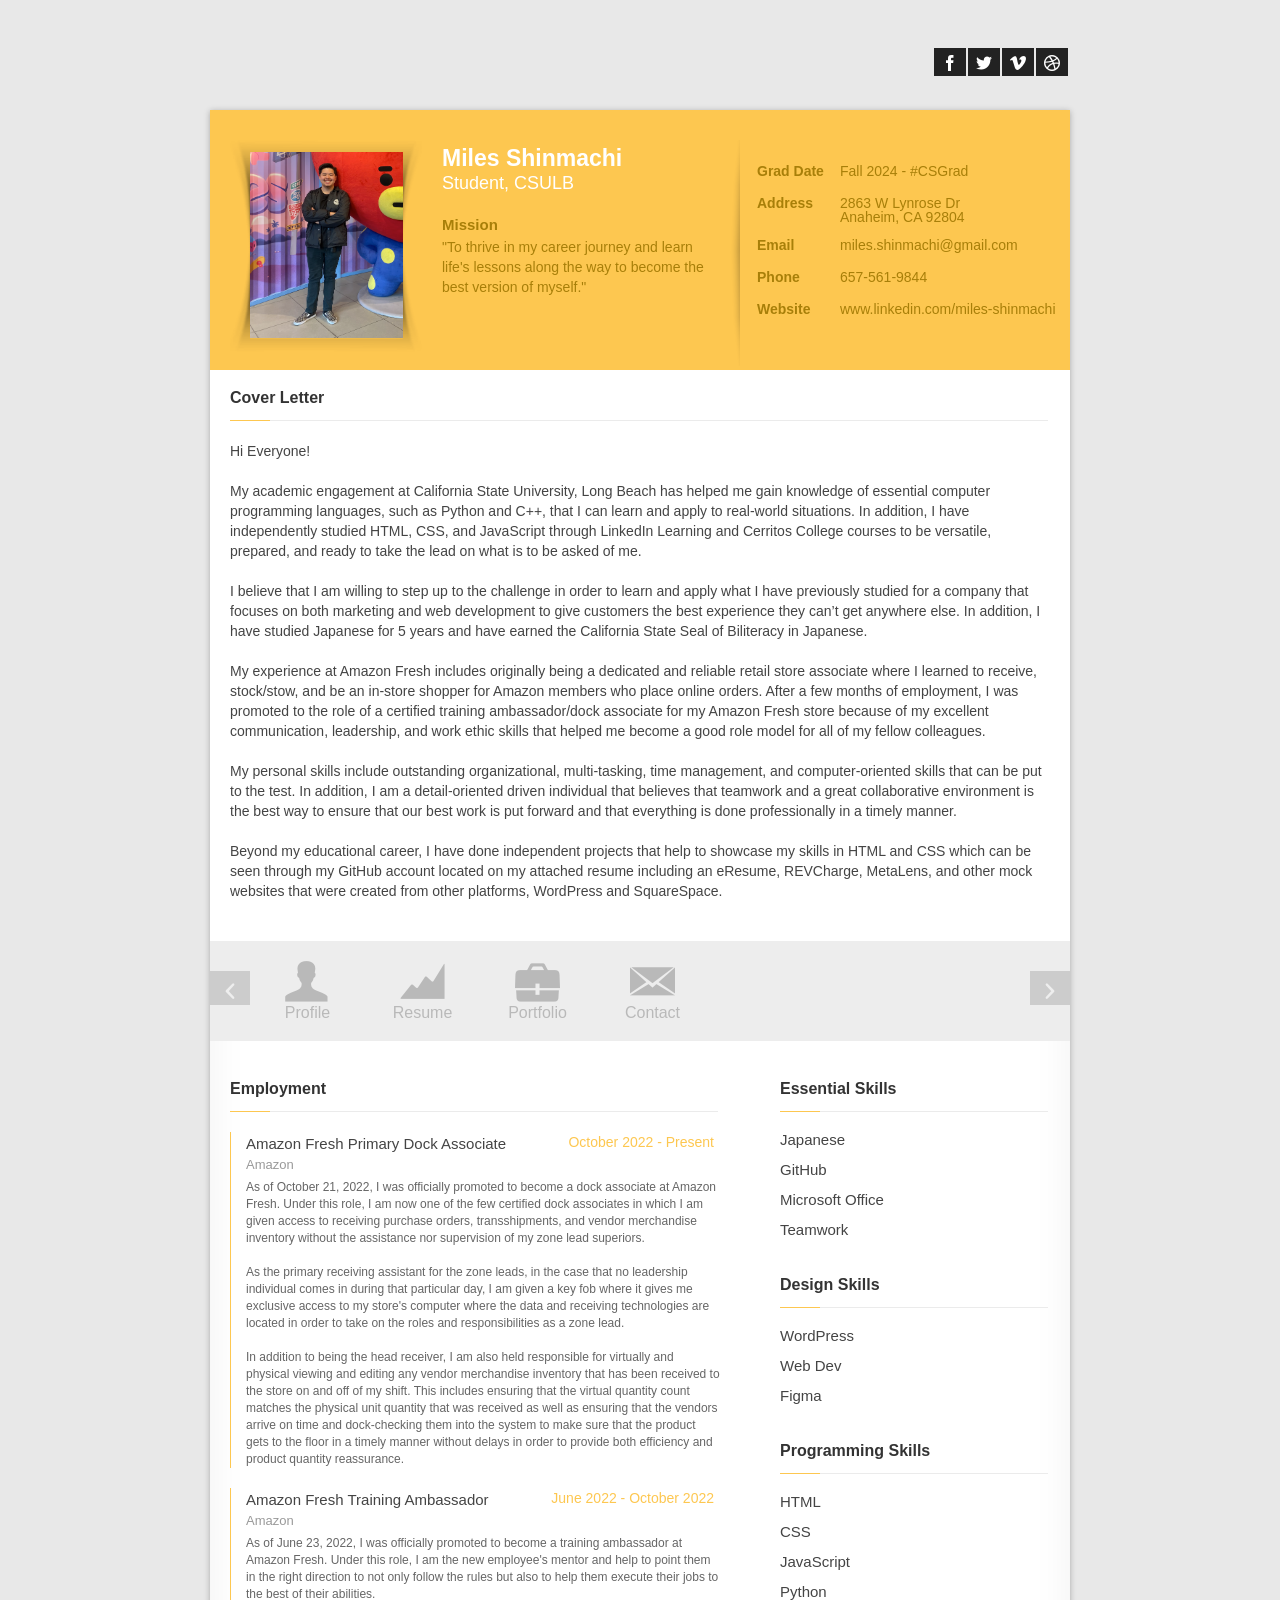
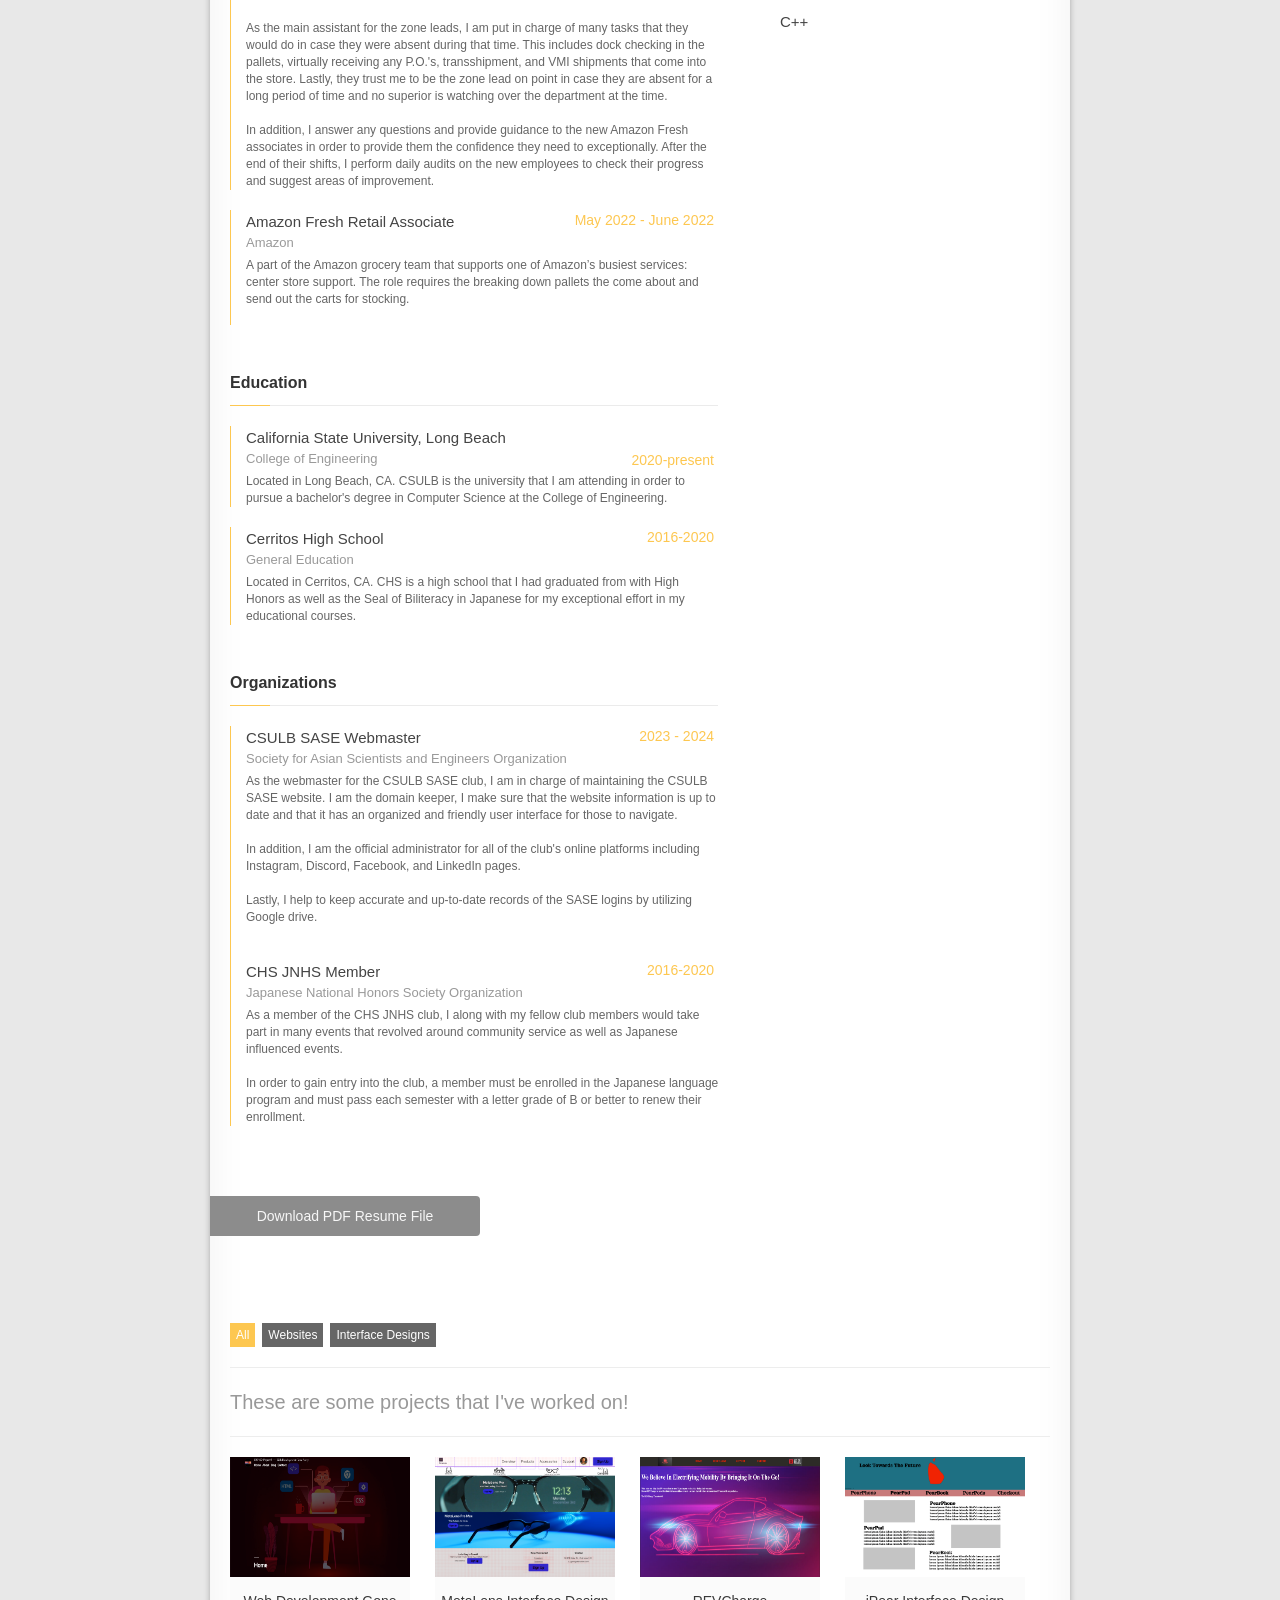
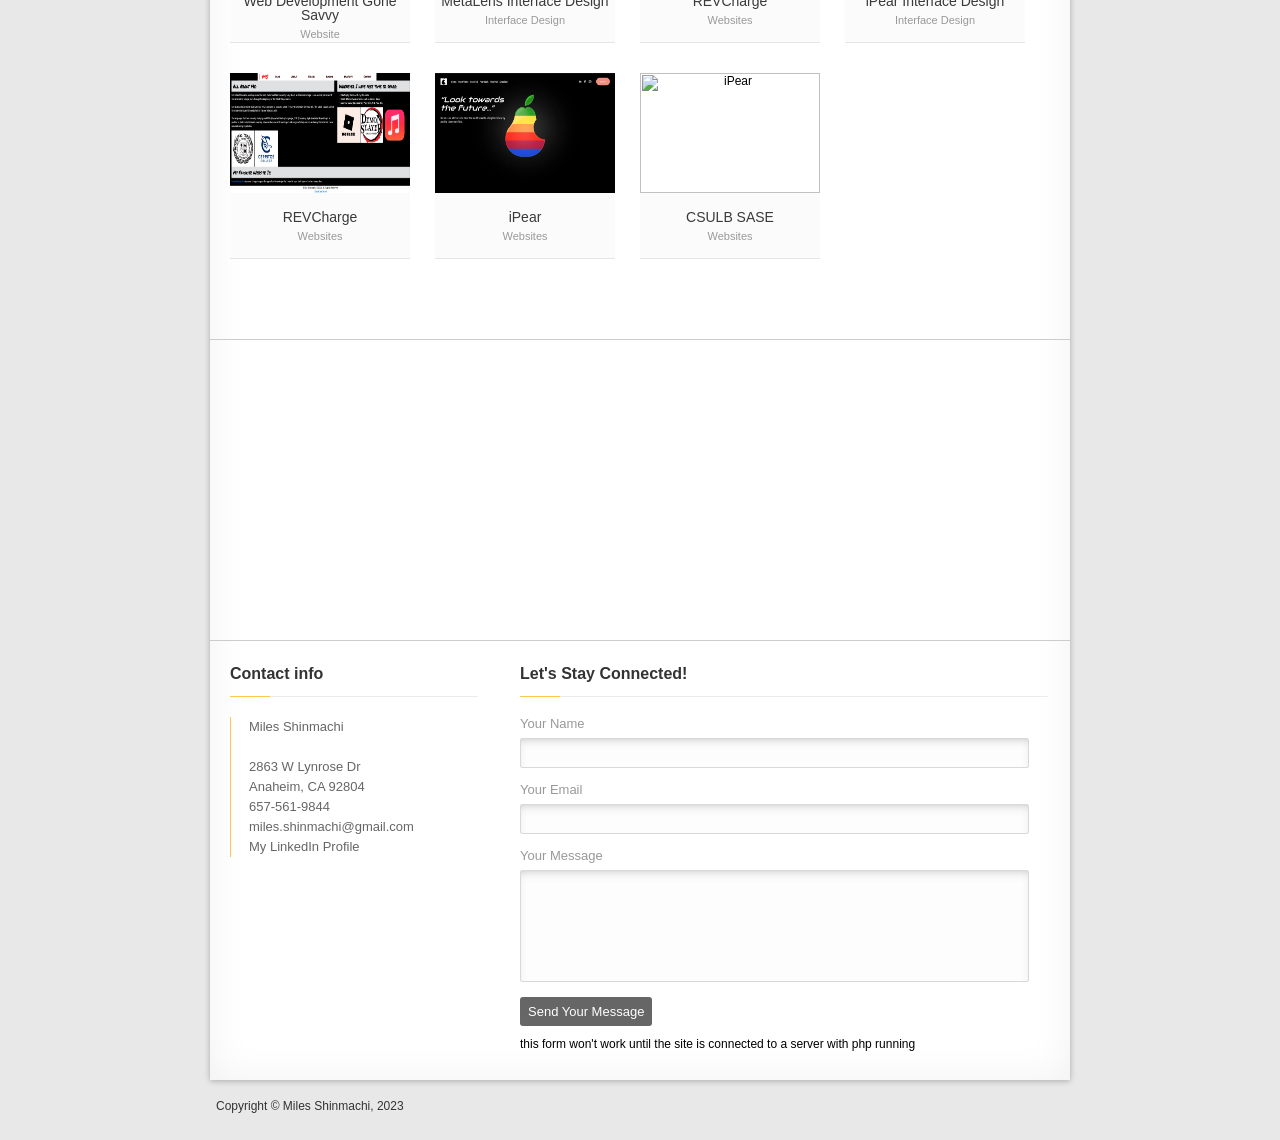
==== commit b1934c80: "Update index.html" ====
--- a/index.html
+++ b/index.html
@@ -353,6 +353,14 @@
                             </a>
                         </li>
 
+			<li class="website">
+                            <a href="https://csulbsase.org" rel="portfolio" class="folio">
+                                <img src="portfolio/website5.png" alt="iPear" >
+                                <h2 class="title">CSULB SASE</h2>
+                                <span class="categorie">Websites</span> 
+                            </a>
+                        </li>
+
                     </ul>
                 </section>
                 <!-- /Portfolio -->  
